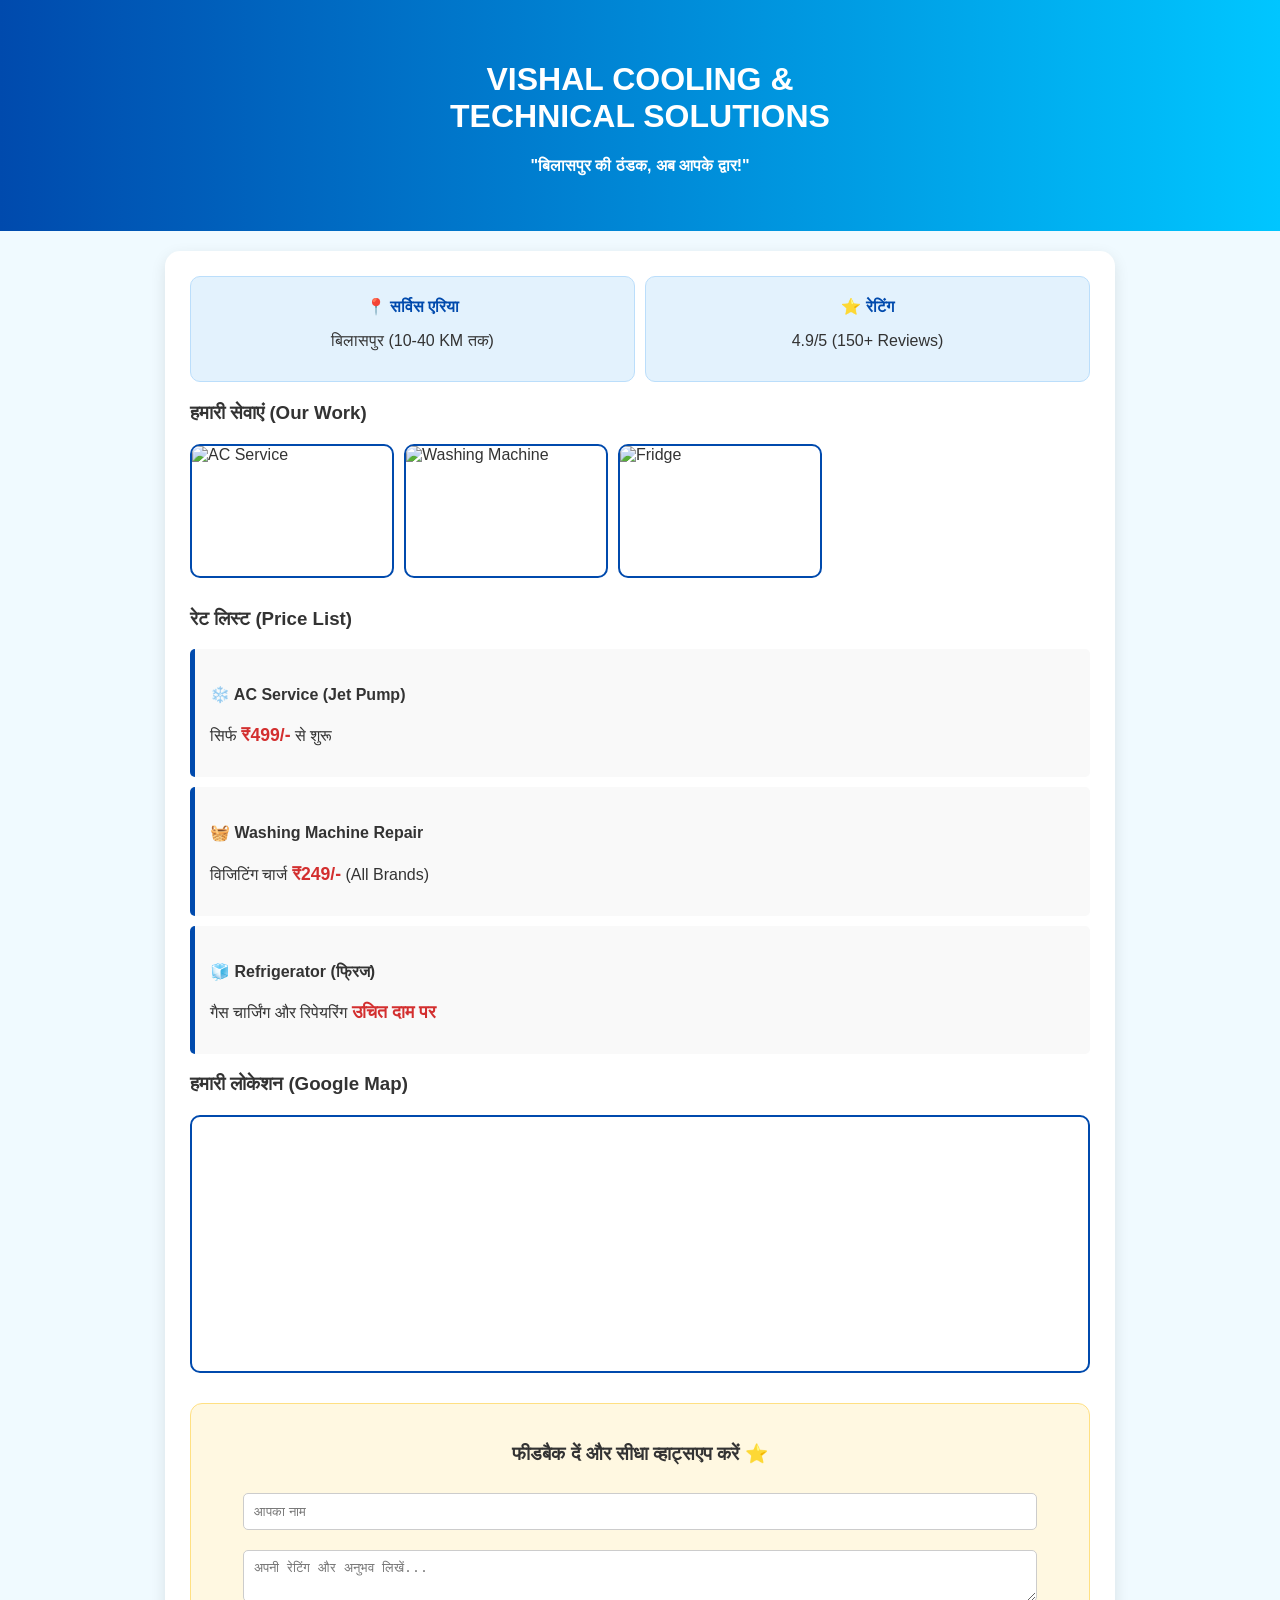
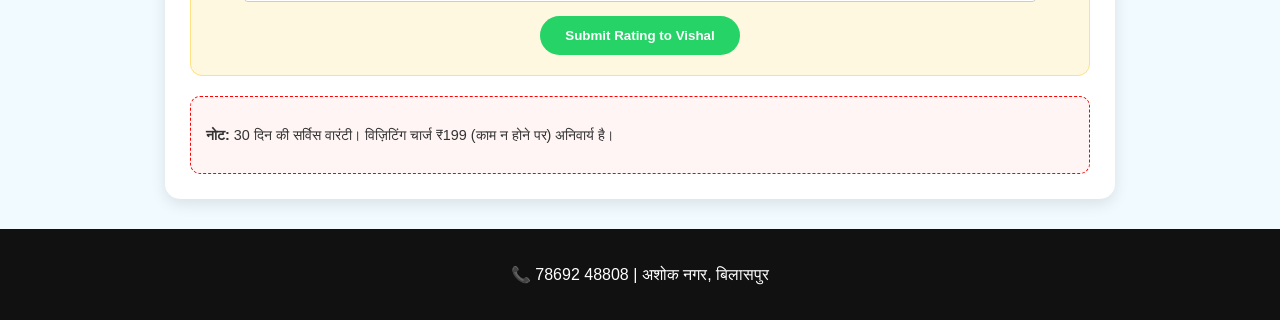
==== index.html @ 78ede037 "Update index.html" ====
<!DOCTYPE html>
<html lang="hi">
<head>
    <meta charset="UTF-8">
    <meta name="viewport" content="width=device-width, initial-scale=1.0">
    <title>Vishal Cooling & Technical Solutions - Bilaspur</title>
    <style>
        body { font-family: 'Arial', sans-serif; margin: 0; padding: 0; background: #f0faff; color: #333; }
        header { background: linear-gradient(to right, #004aad, #00c6ff); color: white; padding: 40px 20px; text-align: center; }
        .container { max-width: 900px; margin: 20px auto; background: white; padding: 25px; border-radius: 15px; box-shadow: 0 5px 15px rgba(0,0,0,0.1); }
        
        /* सर्विस एरिया और रेटिंग (पुराना स्टाइल) */
        .info-grid { display: grid; grid-template-columns: 1fr 1fr; gap: 10px; margin-bottom: 20px; }
        .info-card { background: #e3f2fd; padding: 15px; border-radius: 10px; text-align: center; border: 1px solid #bbdefb; }
        .info-card h4 { margin: 5px 0; color: #004aad; }

        .service-box { border-left: 5px solid #004aad; background: #f9f9f9; padding: 15px; margin: 10px 0; border-radius: 5px; }
        .price { color: #d32f2f; font-weight: bold; font-size: 1.1em; }

        /* गैलरी */
        .gallery { display: flex; gap: 10px; overflow-x: auto; margin: 20px 0; padding-bottom: 10px; }
        .gallery img { width: 200px; height: 130px; border-radius: 10px; object-fit: cover; border: 2px solid #004aad; }

        /* WhatsApp रेटिंग फॉर्म */
        .rating-section { background: #fff8e1; padding: 20px; border-radius: 12px; border: 1px solid #ffe082; text-align: center; margin-top: 30px; }
        .rating-section input, .rating-section textarea { width: 90%; padding: 10px; margin: 10px 0; border-radius: 5px; border: 1px solid #ccc; }
        .btn-submit { background: #25d366; color: white; padding: 12px 25px; border: none; border-radius: 50px; font-weight: bold; cursor: pointer; text-decoration: none; display: inline-block; }

        /* गूगल मैप */
        .map-container { margin-top: 20px; border-radius: 10px; overflow: hidden; border: 2px solid #004aad; }
        
        .footer { background: #111; color: white; text-align: center; padding: 20px; margin-top: 30px; }
    </style>
</head>
<body>

<header>
    <h1>VISHAL COOLING & <br>TECHNICAL SOLUTIONS</h1>
    <p><b>"बिलासपुर की ठंडक, अब आपके द्वार!"</b></p>
</header>

<div class="container">
    
    <div class="info-grid">
        <div class="info-card">
            <h4>📍 सर्विस एरिया</h4>
            <p>बिलासपुर (10-40 KM तक)</p>
        </div>
        <div class="info-card">
            <h4>⭐ रेटिंग</h4>
            <p>4.9/5 (150+ Reviews)</p>
        </div>
    </div>

    <h3>हमारी सेवाएं (Our Work)</h3>
    <div class="gallery">
        <img src="https://images.unsplash.com/photo-1621905251189-08b45d6a269e?w=400" alt="AC Service">
        <img src="https://images.unsplash.com/photo-1584622650111-993a426fbf0a?w=400" alt="Washing Machine">
        <img src="https://images.unsplash.com/photo-1571175432291-3a5775459f3d?w=400" alt="Fridge">
    </div>

    <h3>रेट लिस्ट (Price List)</h3>
    <div class="service-box">
        <h4>❄️ AC Service (Jet Pump)</h4>
        <p>सिर्फ <span class="price">₹499/-</span> से शुरू</p>
    </div>
    <div class="service-box">
        <h4>🧺 Washing Machine Repair</h4>
        <p>विजिटिंग चार्ज <span class="price">₹249/-</span> (All Brands)</p>
    </div>
    <div class="service-box">
        <h4>🧊 Refrigerator (फ्रिज)</h4>
        <p>गैस चार्जिंग और रिपेयरिंग <span class="price">उचित दाम पर</span></p>
    </div>

    <h3>हमारी लोकेशन (Google Map)</h3>
    <div class="map-container">
        <iframe src="https://www.google.com/maps/embed?pb=!1m18!1m12!1m3!1d3697.1042571253456!2d82.148566!3d22.083833!2m3!1f0!2f0!3f0!3m2!1i1024!2i768!4f13.1!3m3!1m2!1s0x0%3A0x0!2zMjLCsDA1JzAxLjgiTiA4MsKwMDgnNTQuOCJF!5e0!3m2!1sen!2sin!4v1700000000000" width="100%" height="250" style="border:0;" allowfullscreen="" loading="lazy"></iframe>
    </div>

    <div class="rating-section">
        <h3>फीडबैक दें और सीधा व्हाट्सएप करें ⭐</h3>
        <input type="text" id="name" placeholder="आपका नाम">
        <textarea id="feedback" placeholder="अपनी रेटिंग और अनुभव लिखें..."></textarea>
        <button class="btn-submit" onclick="sendToWhatsApp()">Submit Rating to Vishal</button>
    </div>

    <div style="background: #fff5f5; padding: 15px; border-radius: 10px; margin-top: 20px; border: 1px dashed red; font-size: 0.9em;">
        <p><b>नोट:</b> 30 दिन की सर्विस वारंटी। विज़िटिंग चार्ज ₹199 (काम न होने पर) अनिवार्य है।</p>
    </div>

</div>

<div class="footer">
    <p>📞 78692 48808 | अशोक नगर, बिलासपुर</p>
</div>

<script>
    function sendToWhatsApp() {
        var name = document.getElementById('name').value;
        var feedback = document.getElementById('feedback').value;
        var phone = "917869248808";
        
        if(name == "") { alert("नाम लिखें!"); return; }
        
        var message = "नमस्ते विशाल भाई,%0Aमेरी रेटिंग यह है:%0A*नाम:* " + name + "%0A*फीडबैक:* " + feedback;
        window.open("https://wa.me/" + phone + "?text=" + message, '_blank');
    }
</script>

</body>
</html>
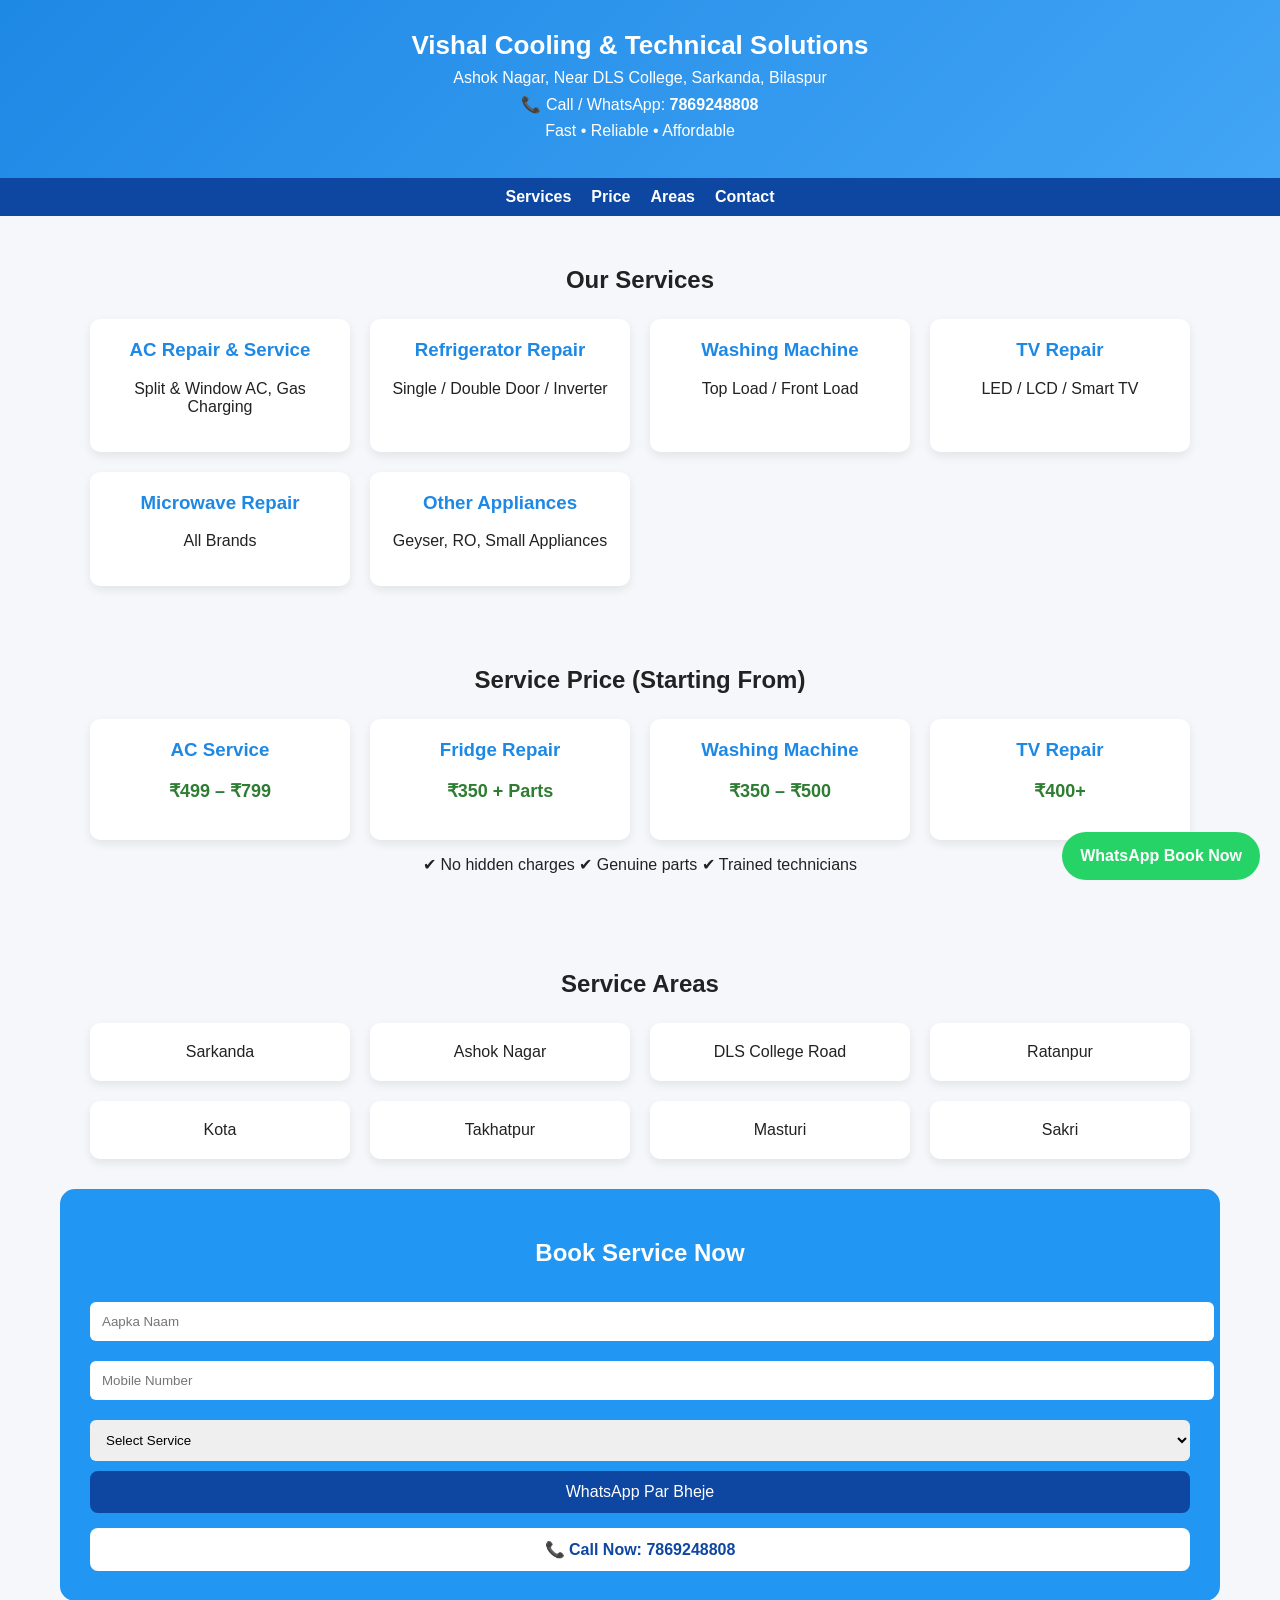
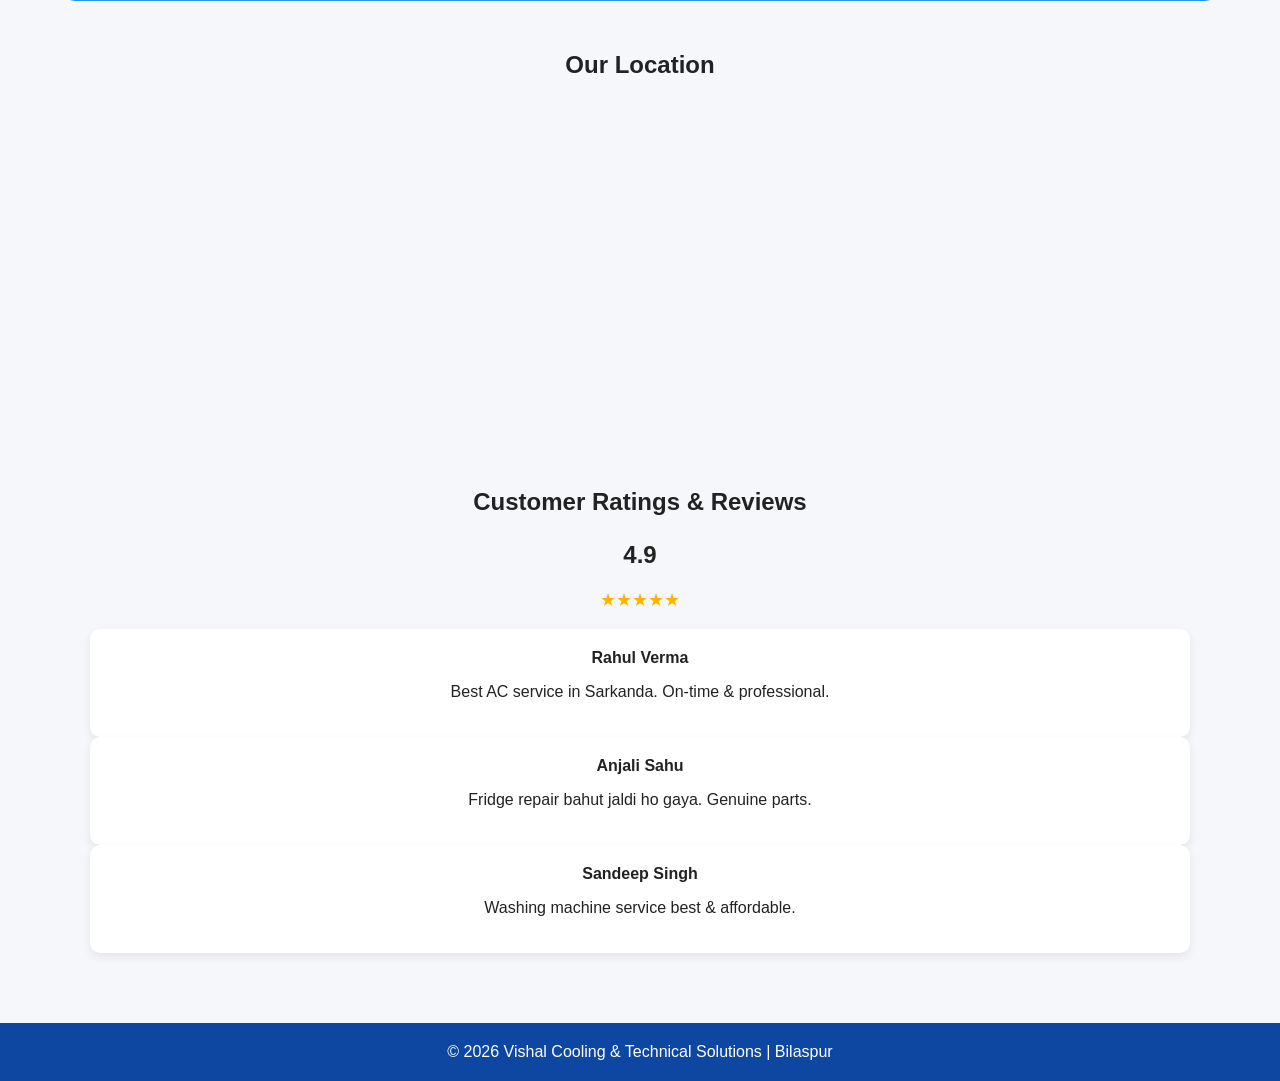
==== commit 3bfc61f2: "Update index.html" ====
--- a/index.html
+++ b/index.html
@@ -1,111 +1,244 @@
+
 <!DOCTYPE html>
-<html lang="hi">
+<html lang="en">
 <head>
-    <meta charset="UTF-8">
-    <meta name="viewport" content="width=device-width, initial-scale=1.0">
-    <title>Vishal Cooling & Technical Solutions - Bilaspur</title>
-    <style>
-        body { font-family: 'Arial', sans-serif; margin: 0; padding: 0; background: #f0faff; color: #333; }
-        header { background: linear-gradient(to right, #004aad, #00c6ff); color: white; padding: 40px 20px; text-align: center; }
-        .container { max-width: 900px; margin: 20px auto; background: white; padding: 25px; border-radius: 15px; box-shadow: 0 5px 15px rgba(0,0,0,0.1); }
-        
-        /* सर्विस एरिया और रेटिंग (पुराना स्टाइल) */
-        .info-grid { display: grid; grid-template-columns: 1fr 1fr; gap: 10px; margin-bottom: 20px; }
-        .info-card { background: #e3f2fd; padding: 15px; border-radius: 10px; text-align: center; border: 1px solid #bbdefb; }
-        .info-card h4 { margin: 5px 0; color: #004aad; }
-
-        .service-box { border-left: 5px solid #004aad; background: #f9f9f9; padding: 15px; margin: 10px 0; border-radius: 5px; }
-        .price { color: #d32f2f; font-weight: bold; font-size: 1.1em; }
-
-        /* गैलरी */
-        .gallery { display: flex; gap: 10px; overflow-x: auto; margin: 20px 0; padding-bottom: 10px; }
-        .gallery img { width: 200px; height: 130px; border-radius: 10px; object-fit: cover; border: 2px solid #004aad; }
-
-        /* WhatsApp रेटिंग फॉर्म */
-        .rating-section { background: #fff8e1; padding: 20px; border-radius: 12px; border: 1px solid #ffe082; text-align: center; margin-top: 30px; }
-        .rating-section input, .rating-section textarea { width: 90%; padding: 10px; margin: 10px 0; border-radius: 5px; border: 1px solid #ccc; }
-        .btn-submit { background: #25d366; color: white; padding: 12px 25px; border: none; border-radius: 50px; font-weight: bold; cursor: pointer; text-decoration: none; display: inline-block; }
-
-        /* गूगल मैप */
-        .map-container { margin-top: 20px; border-radius: 10px; overflow: hidden; border: 2px solid #004aad; }
-        
-        .footer { background: #111; color: white; text-align: center; padding: 20px; margin-top: 30px; }
-    </style>
+<meta charset="UTF-8">
+<meta name="viewport" content="width=device-width, initial-scale=1.0">
+<title>Vishal Cooling & Technical Solutions | AC & Home Appliance Repair Bilaspur</title>
+
+<style>
+body{
+    margin:0;
+    font-family: Arial, sans-serif;
+    background:#f5f7fb;
+    color:#222;
+}
+a{text-decoration:none;color:inherit}
+
+/* HEADER */
+header{
+    background:linear-gradient(135deg,#1e88e5,#42a5f5);
+    color:#fff;
+    text-align:center;
+    padding:30px 15px;
+}
+header h1{margin:0;font-size:26px}
+header p{margin:8px 0}
+.nav{
+    background:#0d47a1;
+    display:flex;
+    justify-content:center;
+    gap:20px;
+    padding:10px;
+}
+.nav a{color:#fff;font-weight:600}
+
+/* SECTION */
+section{
+    padding:30px 15px;
+    max-width:1100px;
+    margin:auto;
+}
+h2{text-align:center;margin-bottom:25px}
+
+/* CARDS */
+.grid{
+    display:grid;
+    grid-template-columns:repeat(auto-fit,minmax(220px,1fr));
+    gap:20px;
+}
+.card{
+    background:#fff;
+    border-radius:10px;
+    padding:20px;
+    box-shadow:0 4px 10px rgba(0,0,0,.08);
+    text-align:center;
+}
+.card h3{margin-top:0;color:#1e88e5}
+
+/* PRICE */
+.price{
+    font-size:18px;
+    font-weight:bold;
+    color:#2e7d32;
+}
+
+/* BOOK SERVICE */
+.book{
+    background:#2196f3;
+    color:#fff;
+    border-radius:15px;
+    padding:30px;
+}
+.book input, .book select{
+    width:100%;
+    padding:12px;
+    margin:10px 0;
+    border:none;
+    border-radius:6px;
+}
+.book button{
+    width:100%;
+    padding:12px;
+    background:#0d47a1;
+    color:#fff;
+    font-size:16px;
+    border:none;
+    border-radius:8px;
+}
+.call{
+    margin-top:15px;
+    display:block;
+    background:#fff;
+    color:#0d47a1;
+    padding:12px;
+    border-radius:8px;
+    font-weight:bold;
+    text-align:center;
+}
+
+/* MAP */
+iframe{
+    width:100%;
+    height:300px;
+    border:0;
+    border-radius:10px;
+}
+
+/* REVIEWS */
+.stars{color:#ffb300;font-size:18px}
+
+/* WHATSAPP FLOAT */
+.whatsapp{
+    position:fixed;
+    bottom:20px;
+    right:20px;
+    background:#25d366;
+    color:#fff;
+    padding:15px 18px;
+    border-radius:50px;
+    font-weight:bold;
+}
+footer{
+    background:#0d47a1;
+    color:#fff;
+    text-align:center;
+    padding:20px;
+    margin-top:40px;
+}
+</style>
 </head>
+
 <body>
 
 <header>
-    <h1>VISHAL COOLING & <br>TECHNICAL SOLUTIONS</h1>
-    <p><b>"बिलासपुर की ठंडक, अब आपके द्वार!"</b></p>
+<h1>Vishal Cooling & Technical Solutions</h1>
+<p>Ashok Nagar, Near DLS College, Sarkanda, Bilaspur</p>
+<p>📞 Call / WhatsApp: <b>7869248808</b></p>
+<p>Fast • Reliable • Affordable</p>
 </header>
 
-<div class="container">
-    
-    <div class="info-grid">
-        <div class="info-card">
-            <h4>📍 सर्विस एरिया</h4>
-            <p>बिलासपुर (10-40 KM तक)</p>
-        </div>
-        <div class="info-card">
-            <h4>⭐ रेटिंग</h4>
-            <p>4.9/5 (150+ Reviews)</p>
-        </div>
-    </div>
-
-    <h3>हमारी सेवाएं (Our Work)</h3>
-    <div class="gallery">
-        <img src="https://images.unsplash.com/photo-1621905251189-08b45d6a269e?w=400" alt="AC Service">
-        <img src="https://images.unsplash.com/photo-1584622650111-993a426fbf0a?w=400" alt="Washing Machine">
-        <img src="https://images.unsplash.com/photo-1571175432291-3a5775459f3d?w=400" alt="Fridge">
-    </div>
-
-    <h3>रेट लिस्ट (Price List)</h3>
-    <div class="service-box">
-        <h4>❄️ AC Service (Jet Pump)</h4>
-        <p>सिर्फ <span class="price">₹499/-</span> से शुरू</p>
-    </div>
-    <div class="service-box">
-        <h4>🧺 Washing Machine Repair</h4>
-        <p>विजिटिंग चार्ज <span class="price">₹249/-</span> (All Brands)</p>
-    </div>
-    <div class="service-box">
-        <h4>🧊 Refrigerator (फ्रिज)</h4>
-        <p>गैस चार्जिंग और रिपेयरिंग <span class="price">उचित दाम पर</span></p>
-    </div>
-
-    <h3>हमारी लोकेशन (Google Map)</h3>
-    <div class="map-container">
-        <iframe src="https://www.google.com/maps/embed?pb=!1m18!1m12!1m3!1d3697.1042571253456!2d82.148566!3d22.083833!2m3!1f0!2f0!3f0!3m2!1i1024!2i768!4f13.1!3m3!1m2!1s0x0%3A0x0!2zMjLCsDA1JzAxLjgiTiA4MsKwMDgnNTQuOCJF!5e0!3m2!1sen!2sin!4v1700000000000" width="100%" height="250" style="border:0;" allowfullscreen="" loading="lazy"></iframe>
-    </div>
-
-    <div class="rating-section">
-        <h3>फीडबैक दें और सीधा व्हाट्सएप करें ⭐</h3>
-        <input type="text" id="name" placeholder="आपका नाम">
-        <textarea id="feedback" placeholder="अपनी रेटिंग और अनुभव लिखें..."></textarea>
-        <button class="btn-submit" onclick="sendToWhatsApp()">Submit Rating to Vishal</button>
-    </div>
-
-    <div style="background: #fff5f5; padding: 15px; border-radius: 10px; margin-top: 20px; border: 1px dashed red; font-size: 0.9em;">
-        <p><b>नोट:</b> 30 दिन की सर्विस वारंटी। विज़िटिंग चार्ज ₹199 (काम न होने पर) अनिवार्य है।</p>
-    </div>
-
-</div>
-
-<div class="footer">
-    <p>📞 78692 48808 | अशोक नगर, बिलासपुर</p>
-</div>
+<div class="nav">
+<a href="#services">Services</a>
+<a href="#price">Price</a>
+<a href="#areas">Areas</a>
+<a href="#contact">Contact</a>
+</div>
+
+<section id="services">
+<h2>Our Services</h2>
+<div class="grid">
+<div class="card"><h3>AC Repair & Service</h3><p>Split & Window AC, Gas Charging</p></div>
+<div class="card"><h3>Refrigerator Repair</h3><p>Single / Double Door / Inverter</p></div>
+<div class="card"><h3>Washing Machine</h3><p>Top Load / Front Load</p></div>
+<div class="card"><h3>TV Repair</h3><p>LED / LCD / Smart TV</p></div>
+<div class="card"><h3>Microwave Repair</h3><p>All Brands</p></div>
+<div class="card"><h3>Other Appliances</h3><p>Geyser, RO, Small Appliances</p></div>
+</div>
+</section>
+
+<section id="price">
+<h2>Service Price (Starting From)</h2>
+<div class="grid">
+<div class="card"><h3>AC Service</h3><p class="price">₹499 – ₹799</p></div>
+<div class="card"><h3>Fridge Repair</h3><p class="price">₹350 + Parts</p></div>
+<div class="card"><h3>Washing Machine</h3><p class="price">₹350 – ₹500</p></div>
+<div class="card"><h3>TV Repair</h3><p class="price">₹400+</p></div>
+</div>
+<p style="text-align:center;margin-top:15px">
+✔ No hidden charges ✔ Genuine parts ✔ Trained technicians
+</p>
+</section>
+
+<section id="areas">
+<h2>Service Areas</h2>
+<div class="grid">
+<div class="card">Sarkanda</div>
+<div class="card">Ashok Nagar</div>
+<div class="card">DLS College Road</div>
+<div class="card">Ratanpur</div>
+<div class="card">Kota</div>
+<div class="card">Takhatpur</div>
+<div class="card">Masturi</div>
+<div class="card">Sakri</div>
+</div>
+</section>
+
+<section class="book" id="contact">
+<h2>Book Service Now</h2>
+<input type="text" placeholder="Aapka Naam">
+<input type="tel" placeholder="Mobile Number">
+<select>
+<option>Select Service</option>
+<option>AC Repair</option>
+<option>Fridge Repair</option>
+<option>Washing Machine</option>
+<option>TV Repair</option>
+</select>
+<button onclick="sendWhatsApp()">WhatsApp Par Bheje</button>
+<a class="call" href="tel:7869248808">📞 Call Now: 7869248808</a>
+</section>
+
+<section>
+<h2>Our Location</h2>
+<iframe 
+src="https://www.google.com/maps?q=Bilaspur%20Chhattisgarh&output=embed">
+</iframe>
+</section>
+
+<section>
+<h2>Customer Ratings & Reviews</h2>
+<h1 style="text-align:center">4.9</h1>
+<p class="stars" style="text-align:center">★★★★★</p>
+
+<div class="card">
+<b>Rahul Verma</b>
+<p>Best AC service in Sarkanda. On-time & professional.</p>
+</div>
+
+<div class="card">
+<b>Anjali Sahu</b>
+<p>Fridge repair bahut jaldi ho gaya. Genuine parts.</p>
+</div>
+
+<div class="card">
+<b>Sandeep Singh</b>
+<p>Washing machine service best & affordable.</p>
+</div>
+</section>
+
+<a class="whatsapp" href="https://wa.me/917869248808" target="_blank">
+WhatsApp Book Now
+</a>
+
+<footer>
+© 2026 Vishal Cooling & Technical Solutions | Bilaspur
+</footer>
 
 <script>
-    function sendToWhatsApp() {
-        var name = document.getElementById('name').value;
-        var feedback = document.getElementById('feedback').value;
-        var phone = "917869248808";
-        
-        if(name == "") { alert("नाम लिखें!"); return; }
-        
-        var message = "नमस्ते विशाल भाई,%0Aमेरी रेटिंग यह है:%0A*नाम:* " + name + "%0A*फीडबैक:* " + feedback;
-        window.open("https://wa.me/" + phone + "?text=" + message, '_blank');
-    }
+function sendWhatsApp(){
+    window.open("https://wa.me/917869248808?text=Hello%20Vishal%20Cooling,%20service%20book%20karna%20hai");
+}
 </script>
 
 </body>
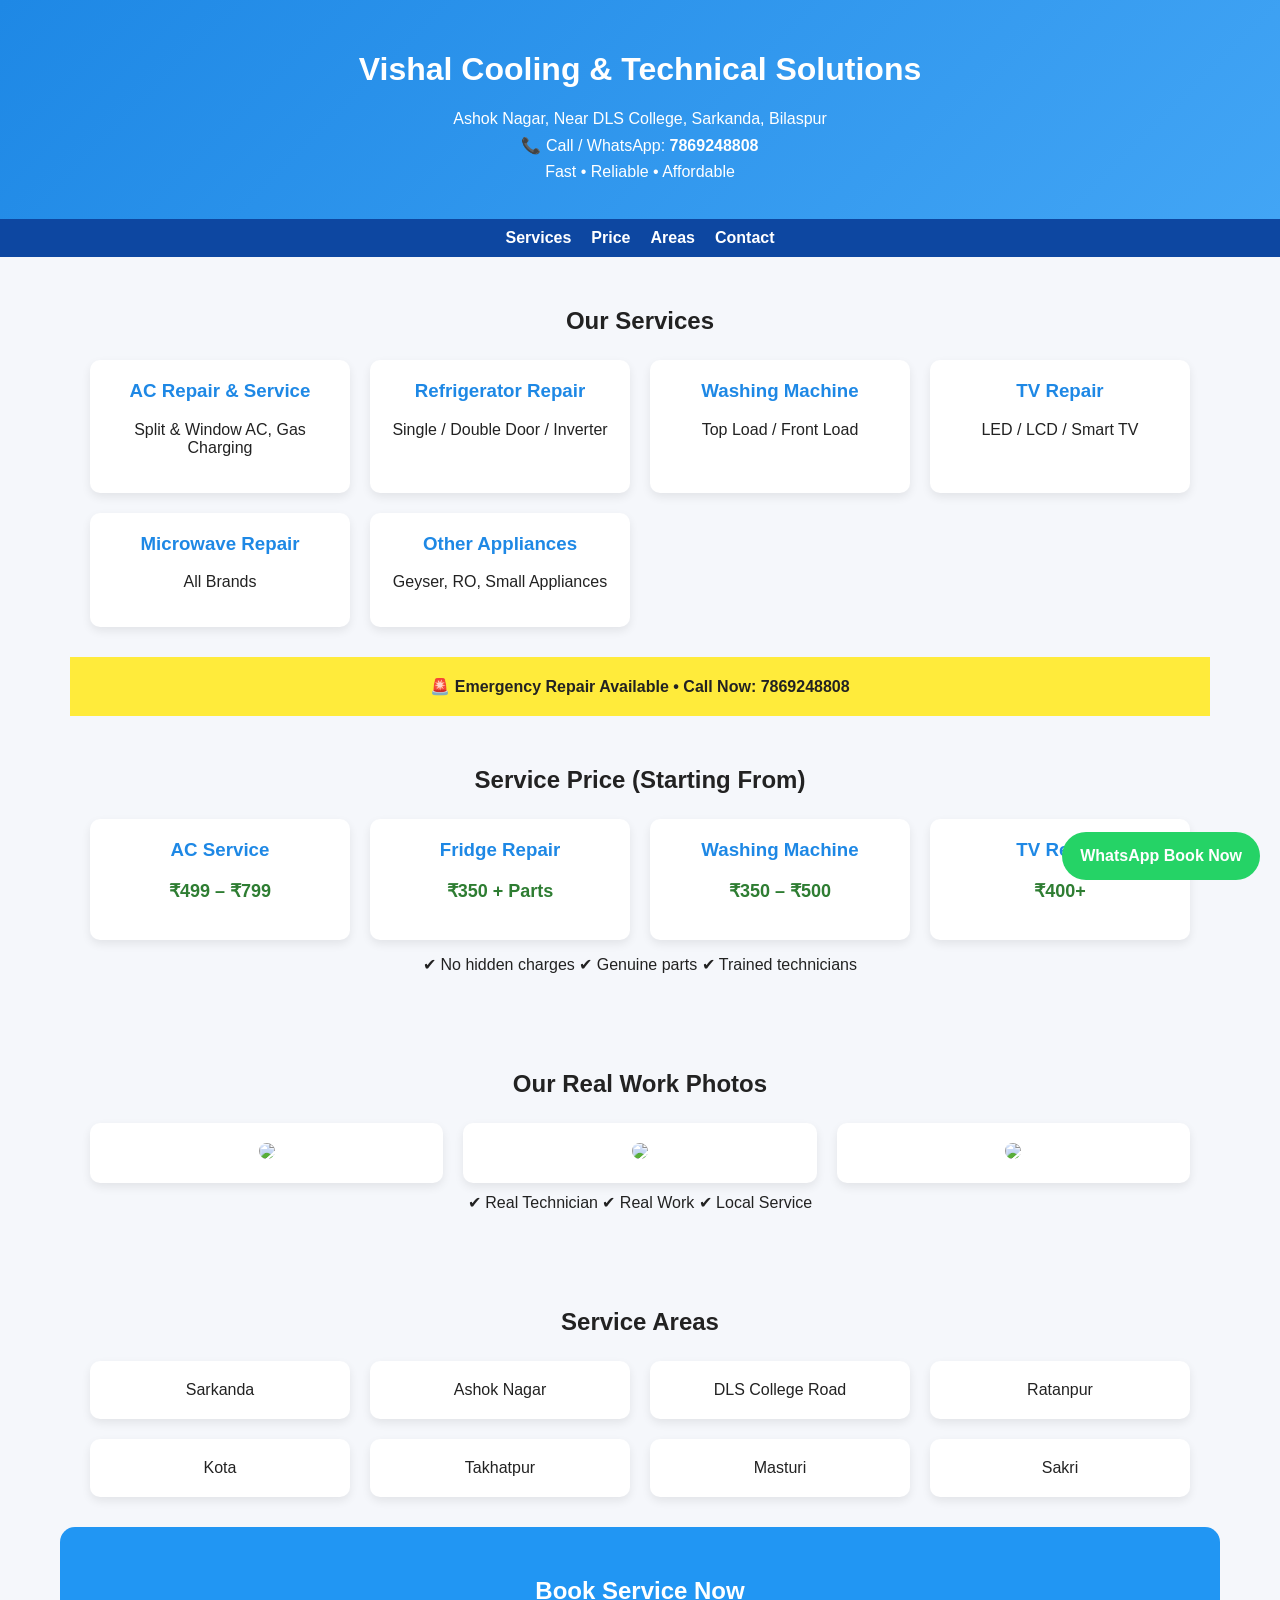
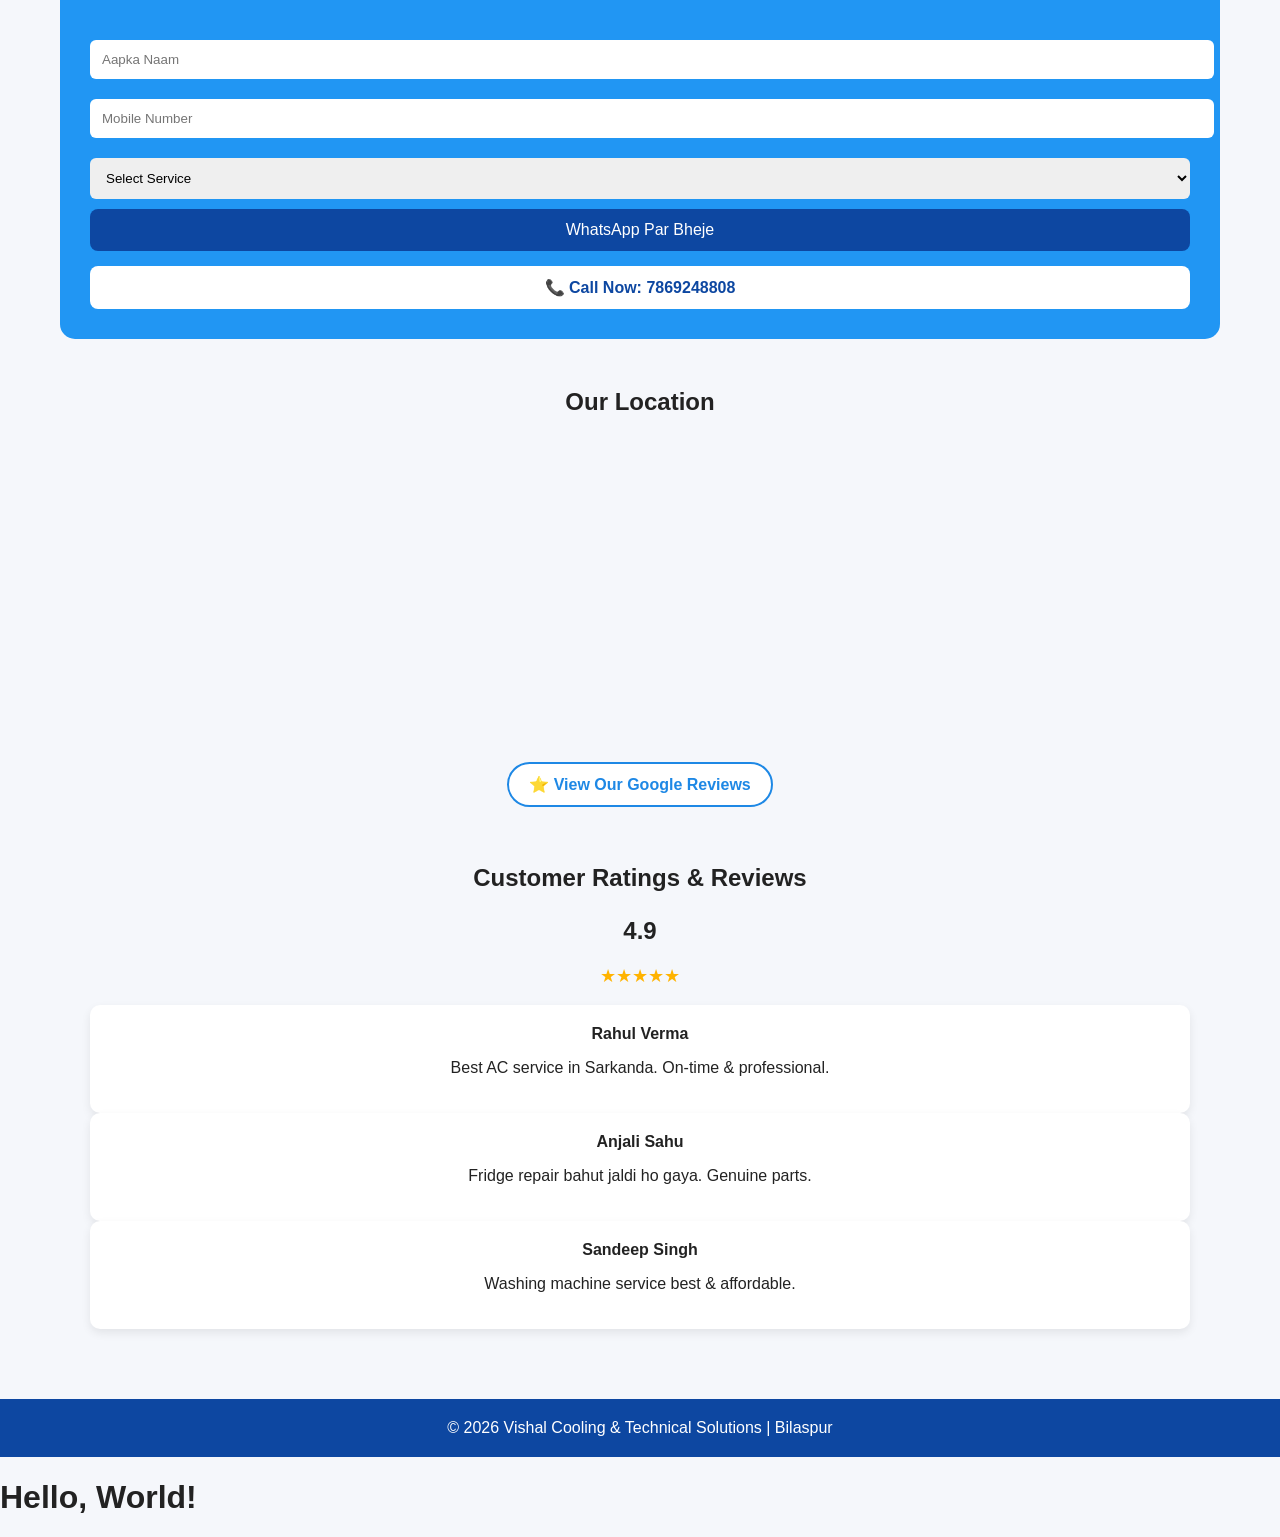
==== commit 587e4464: "Update index.html" ====
--- a/index.html
+++ b/index.html
@@ -1,7 +1,13 @@
-
 <!DOCTYPE html>
 <html lang="en">
-<head>
+<head><meta name="keywords" content="
+AC Repair in Bilaspur,
+Fridge Repair Sarkanda,
+Washing Machine Repair Near Me,
+AC Service Bilaspur,
+Home Appliance Repair Bilaspur
+">
+<meta name="author" content="Vishal Cooling & Technical Solutions">
 <meta charset="UTF-8">
 <meta name="viewport" content="width=device-width, initial-scale=1.0">
 <title>Vishal Cooling & Technical Solutions | AC & Home Appliance Repair Bilaspur</title>
@@ -21,7 +27,22 @@
     color:#fff;
     text-align:center;
     padding:30px 15px;
-}
+}<section style="
+background:url('https://images.unsplash.com/photo-1600585154340-be6161a56a0c') center/cover;
+padding:60px 15px;
+text-align:center;
+color:white;
+">
+<h1 style="font-size:28px;margin-bottom:10px;">
+Bilaspur’s Trusted AC & Home Appliance Repair
+</h1>
+<p style="font-size:18px;">
+⚡ Same Day Service • 🚐 30–60 Min Visit • 💯 Genuine Parts
+</p>
+<p style="margin-top:15px;font-weight:bold;">
+⭐ Rated 4.9 on Google | 1000+ Happy Customers
+</p>
+</section>
 header h1{margin:0;font-size:26px}
 header p{margin:8px 0}
 .nav{
@@ -155,6 +176,14 @@
 <div class="card"><h3>Microwave Repair</h3><p>All Brands</p></div>
 <div class="card"><h3>Other Appliances</h3><p>Geyser, RO, Small Appliances</p></div>
 </div>
+</section><section style="
+background:#ffeb3b;
+padding:20px;
+text-align:center;
+font-weight:bold;
+">
+🚨 Emergency Repair Available • Call Now: 
+<a href="tel:7869248808">7869248808</a>
 </section>
 
 <section id="price">
@@ -167,6 +196,16 @@
 </div>
 <p style="text-align:center;margin-top:15px">
 ✔ No hidden charges ✔ Genuine parts ✔ Trained technicians
+</p>
+</section><section>
+<h2>Our Real Work Photos</h2>
+<div class="grid">
+<div class="card"><img src="https://images.unsplash.com/photo-1581578731548-c64695cc6952" style="width:100%;border-radius:8px"></div>
+<div class="card"><img src="https://images.unsplash.com/photo-1597008641621-38c4f1cbb3a4" style="width:100%;border-radius:8px"></div>
+<div class="card"><img src="https://images.unsplash.com/photo-1604328698692-f76ea9498e76" style="width:100%;border-radius:8px"></div>
+</div>
+<p style="text-align:center;margin-top:10px;">
+✔ Real Technician ✔ Real Work ✔ Local Service
 </p>
 </section>
 
@@ -204,7 +243,14 @@
 <iframe 
 src="https://www.google.com/maps?q=Bilaspur%20Chhattisgarh&output=embed">
 </iframe>
-</section>
+</section><div style="text-align:center;margin-bottom:20px;">
+<a href="https://www.google.com/maps" target="_blank"
+style="background:#fff;border:2px solid #1e88e5;
+padding:12px 20px;border-radius:30px;
+font-weight:bold;color:#1e88e5;">
+⭐ View Our Google Reviews
+</a>
+</div>
 
 <section>
 <h2>Customer Ratings & Reviews</h2>
@@ -243,3 +289,28 @@
 
 </body>
 </html>
+<!DOCTYPE html>
+
+<html>
+<head>
+  <meta http-equiv="CONTENT-TYPE" content="text/html; charset=UTF-8">
+  <link rel="stylesheet" href="styles/style.css"/>
+  <title>Hello, World!</title>
+</head>
+<body>
+  <h1>
+    Hello, World!
+  </h1>
+</body>
+</html><script>
+function sendWhatsApp(){
+let msg = `Hello Vishal Cooling,
+Mujhe service chahiye.
+
+Service Type:
+Area:
+Urgency: Today / Tomorrow`;
+
+window.open("https://wa.me/917869248808?text="+encodeURIComponent(msg));
+}
+</script>
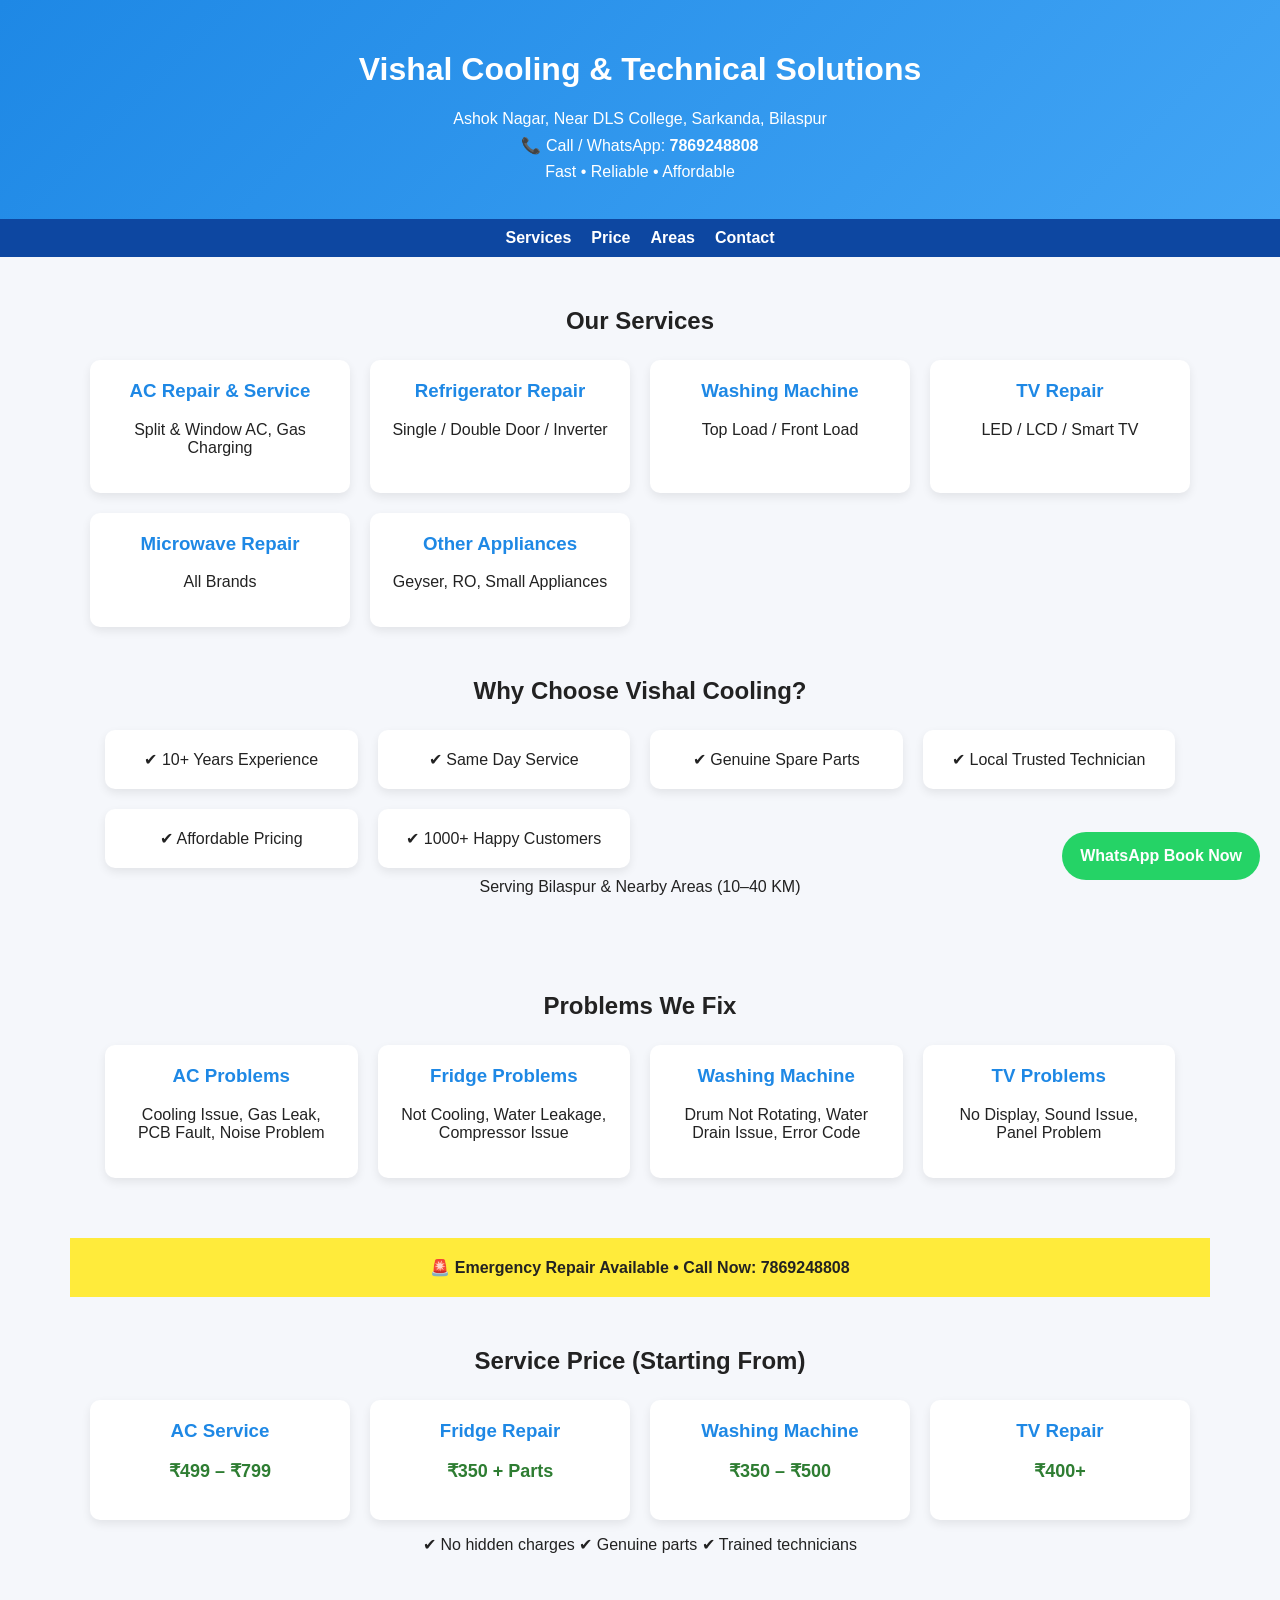
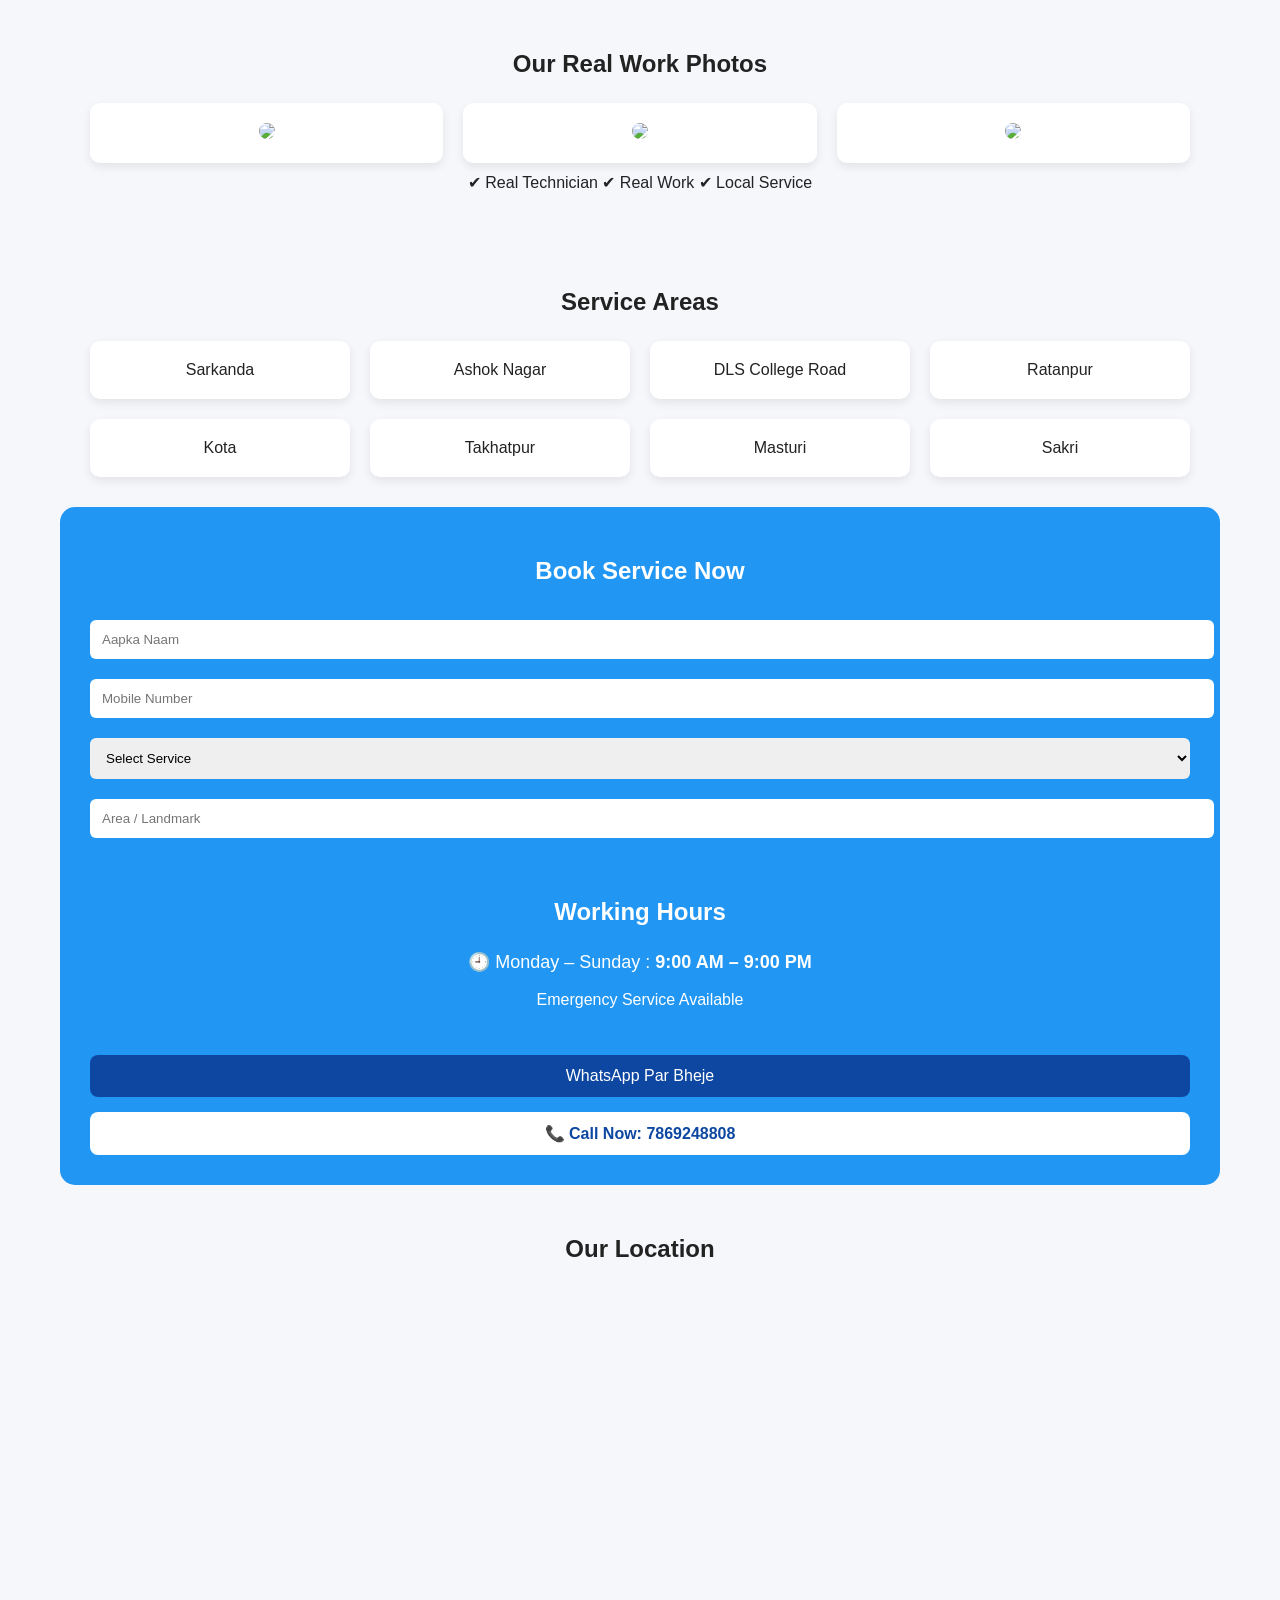
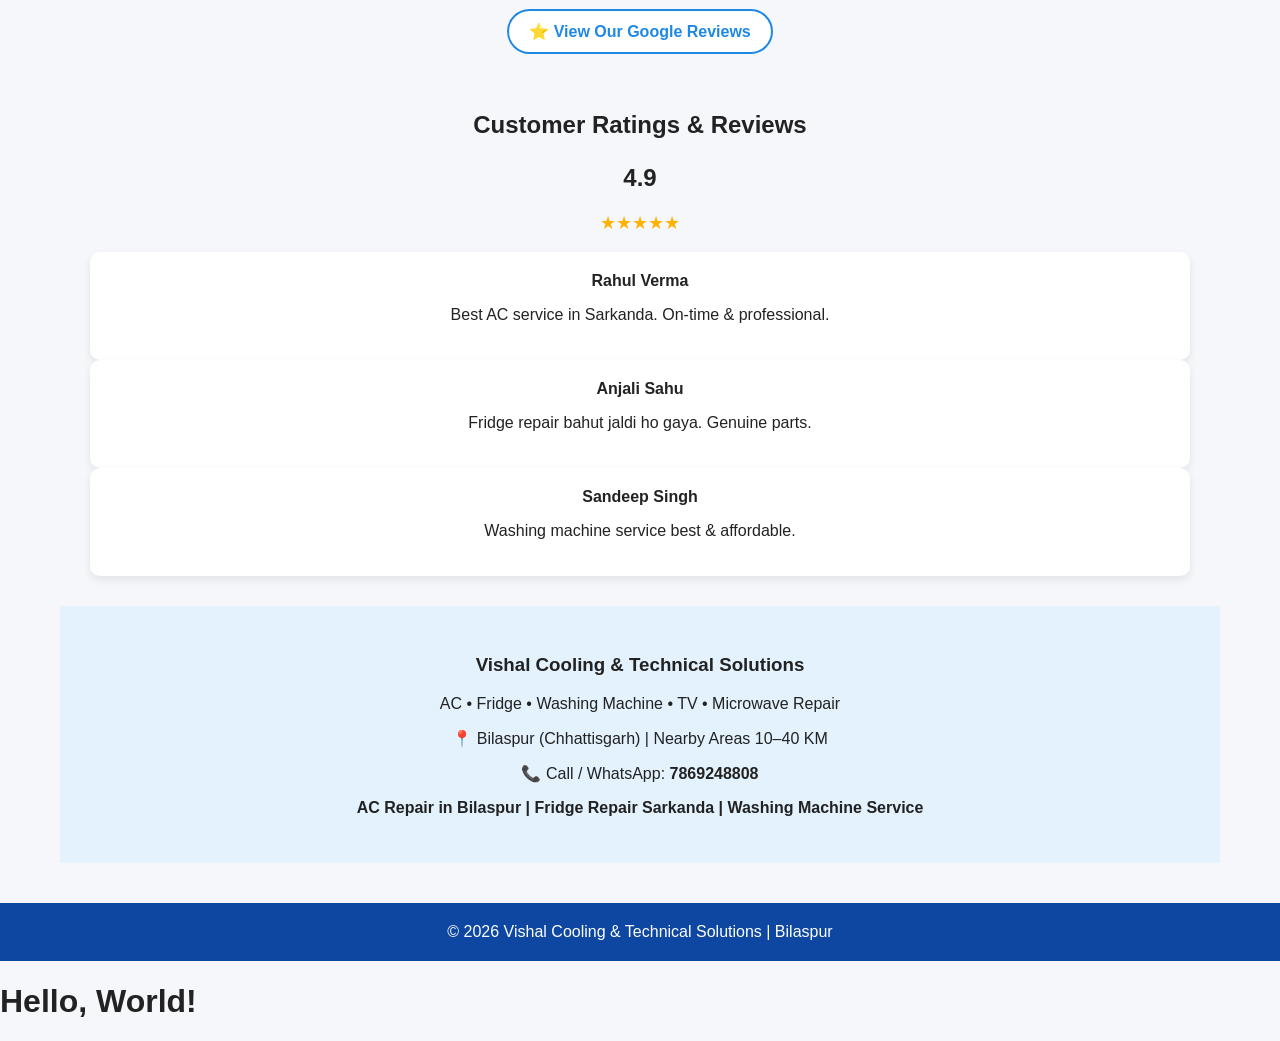
==== commit 76a71002: "Update index.html" ====
--- a/index.html
+++ b/index.html
@@ -175,7 +175,40 @@
 <div class="card"><h3>TV Repair</h3><p>LED / LCD / Smart TV</p></div>
 <div class="card"><h3>Microwave Repair</h3><p>All Brands</p></div>
 <div class="card"><h3>Other Appliances</h3><p>Geyser, RO, Small Appliances</p></div>
-</div>
+</div><section>
+<h2>Why Choose Vishal Cooling?</h2>
+<div class="grid">
+  <div class="card">✔ 10+ Years Experience</div>
+  <div class="card">✔ Same Day Service</div>
+  <div class="card">✔ Genuine Spare Parts</div>
+  <div class="card">✔ Local Trusted Technician</div>
+  <div class="card">✔ Affordable Pricing</div>
+  <div class="card">✔ 1000+ Happy Customers</div>
+</div>
+<p style="text-align:center;margin-top:10px;">
+Serving Bilaspur & Nearby Areas (10–40 KM)
+</p>
+</section><section>
+<h2>Problems We Fix</h2>
+<div class="grid">
+  <div class="card">
+    <h3>AC Problems</h3>
+    <p>Cooling Issue, Gas Leak, PCB Fault, Noise Problem</p>
+  </div>
+  <div class="card">
+    <h3>Fridge Problems</h3>
+    <p>Not Cooling, Water Leakage, Compressor Issue</p>
+  </div>
+  <div class="card">
+    <h3>Washing Machine</h3>
+    <p>Drum Not Rotating, Water Drain Issue, Error Code</p>
+  </div>
+  <div class="card">
+    <h3>TV Problems</h3>
+    <p>No Display, Sound Issue, Panel Problem</p>
+  </div>
+</div>
+</section>
 </section><section style="
 background:#ffeb3b;
 padding:20px;
@@ -233,7 +266,13 @@
 <option>Fridge Repair</option>
 <option>Washing Machine</option>
 <option>TV Repair</option>
-</select>
+</select><input type="text" placeholder="Area / Landmark"><section style="text-align:center;">
+<h2>Working Hours</h2>
+<p style="font-size:18px;">
+🕘 Monday – Sunday : <b>9:00 AM – 9:00 PM</b>
+</p>
+<p>Emergency Service Available</p>
+</section>
 <button onclick="sendWhatsApp()">WhatsApp Par Bheje</button>
 <a class="call" href="tel:7869248808">📞 Call Now: 7869248808</a>
 </section>
@@ -276,7 +315,15 @@
 <a class="whatsapp" href="https://wa.me/917869248808" target="_blank">
 WhatsApp Book Now
 </a>
-
+<section style="background:#e3f2fd;padding:30px;text-align:center;">
+<h3>Vishal Cooling & Technical Solutions</h3>
+<p>AC • Fridge • Washing Machine • TV • Microwave Repair</p>
+<p>📍 Bilaspur (Chhattisgarh) | Nearby Areas 10–40 KM</p>
+<p>📞 Call / WhatsApp: <b>7869248808</b></p>
+<p style="font-weight:bold;">
+AC Repair in Bilaspur | Fridge Repair Sarkanda | Washing Machine Service
+</p>
+</section>
 <footer>
 © 2026 Vishal Cooling & Technical Solutions | Bilaspur
 </footer>
@@ -313,4 +360,5 @@
 
 window.open("https://wa.me/917869248808?text="+encodeURIComponent(msg));
 }
-</script>
+    </script>
+    
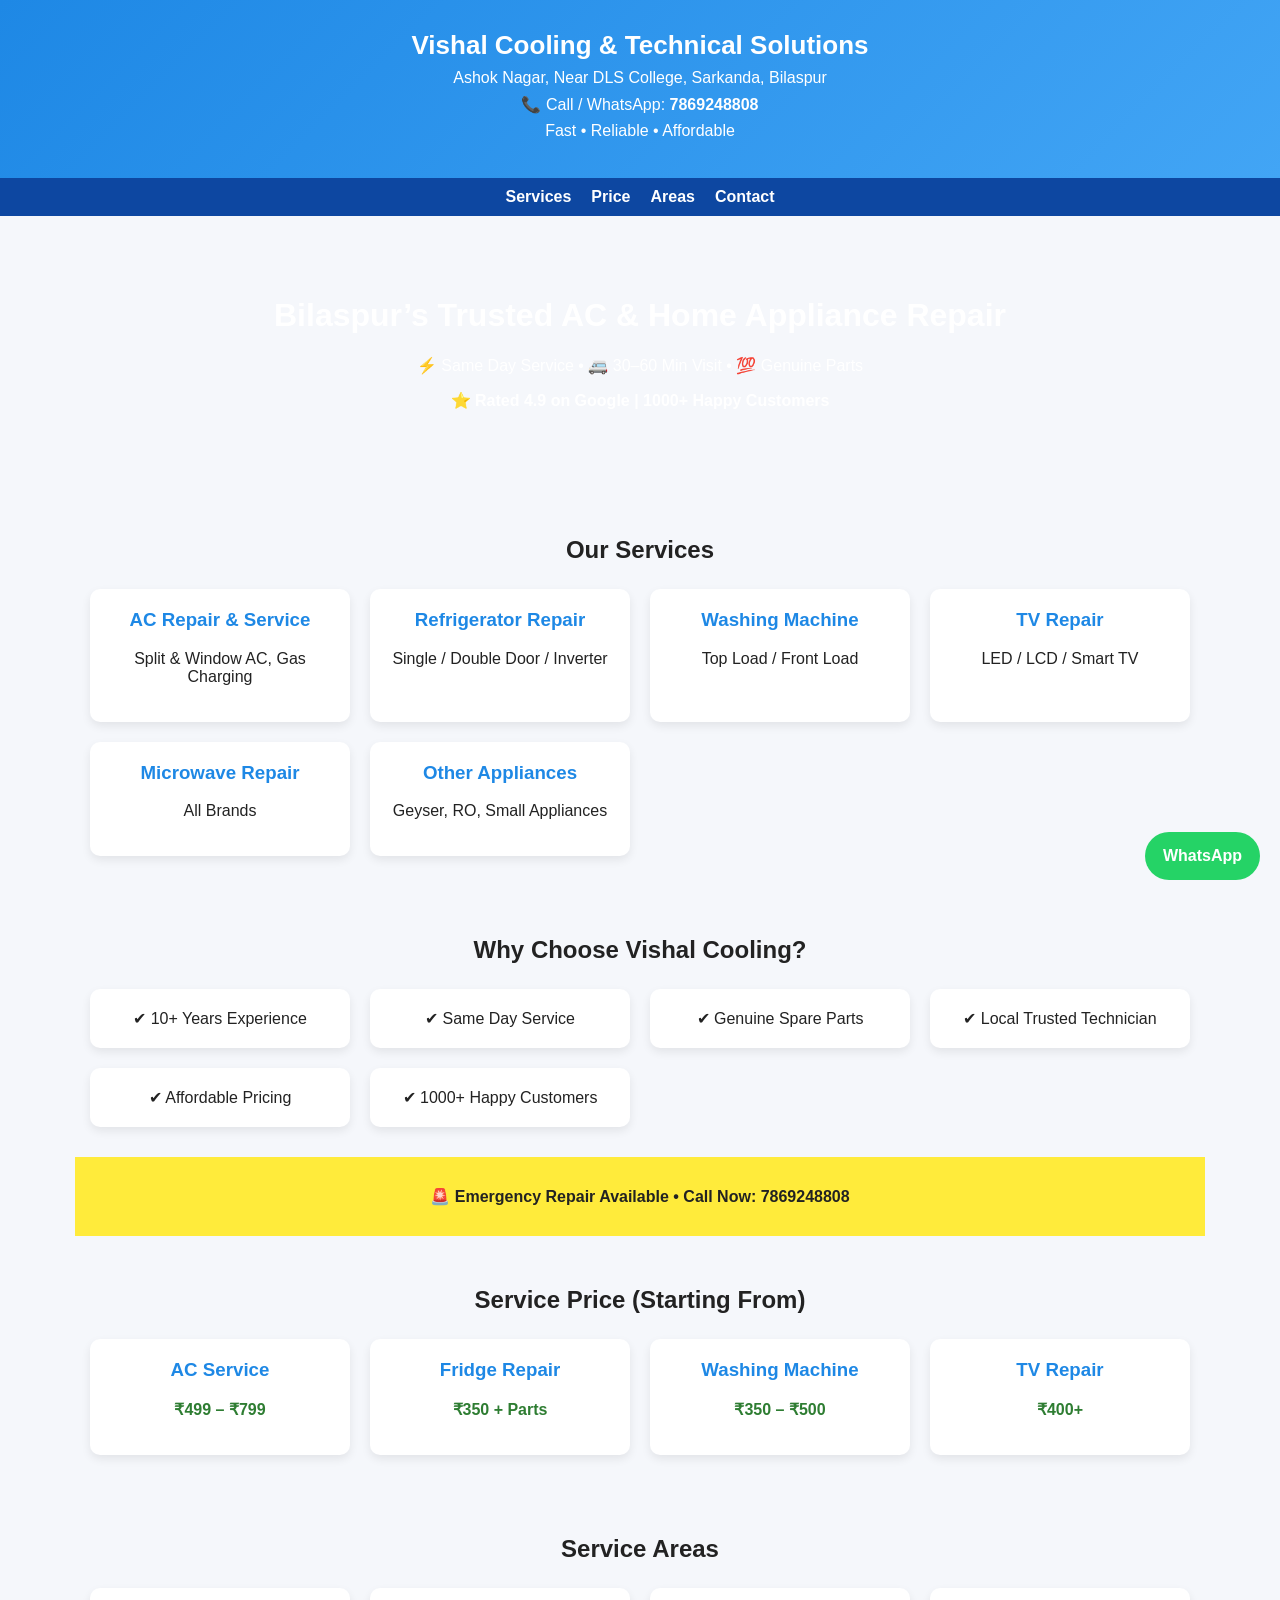
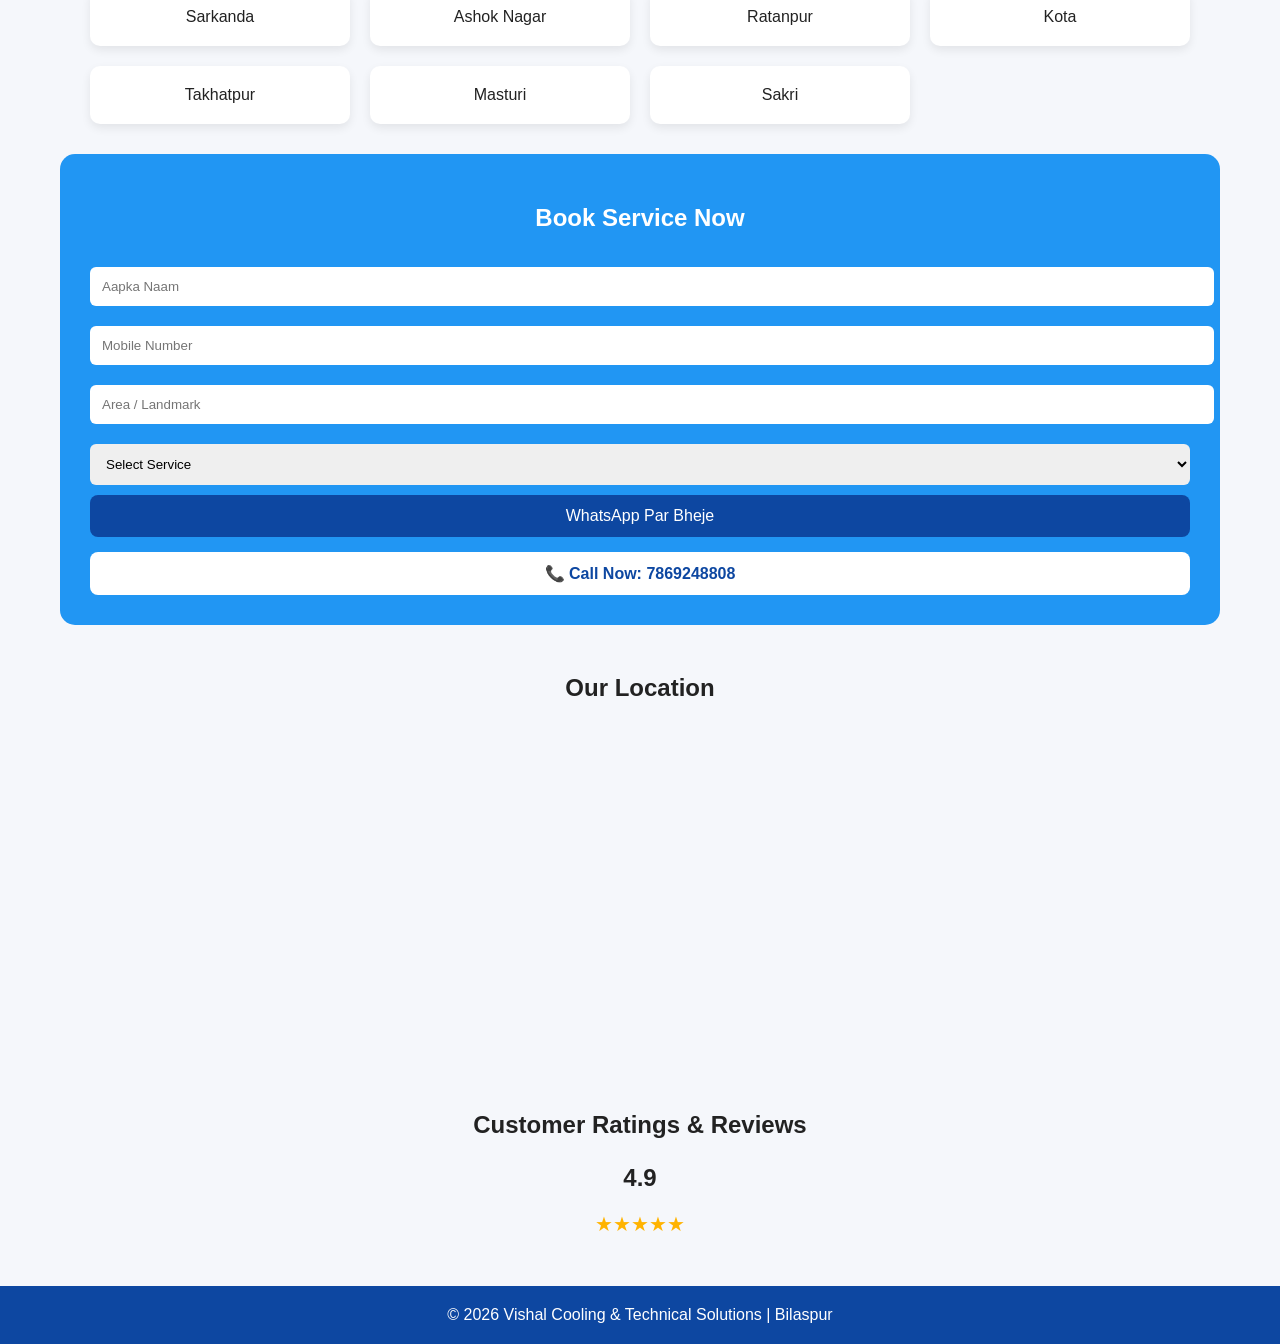
==== commit f36e7b97: "Update index.html" ====
--- a/index.html
+++ b/index.html
@@ -1,151 +1,140 @@
 <!DOCTYPE html>
 <html lang="en">
-<head><meta name="keywords" content="
-AC Repair in Bilaspur,
-Fridge Repair Sarkanda,
-Washing Machine Repair Near Me,
-AC Service Bilaspur,
-Home Appliance Repair Bilaspur
-">
-<meta name="author" content="Vishal Cooling & Technical Solutions">
+<head>
 <meta charset="UTF-8">
 <meta name="viewport" content="width=device-width, initial-scale=1.0">
+
 <title>Vishal Cooling & Technical Solutions | AC & Home Appliance Repair Bilaspur</title>
+
+<meta name="keywords" content="AC Repair in Bilaspur, Fridge Repair Sarkanda, Washing Machine Repair Near Me, AC Service Bilaspur, Home Appliance Repair Bilaspur">
+<meta name="author" content="Vishal Cooling & Technical Solutions">
 
 <style>
 body{
-    margin:0;
-    font-family: Arial, sans-serif;
-    background:#f5f7fb;
-    color:#222;
+  margin:0;
+  font-family:Arial, sans-serif;
+  background:#f5f7fb;
+  color:#222;
 }
 a{text-decoration:none;color:inherit}
 
 /* HEADER */
 header{
-    background:linear-gradient(135deg,#1e88e5,#42a5f5);
-    color:#fff;
-    text-align:center;
-    padding:30px 15px;
-}<section style="
-background:url('https://images.unsplash.com/photo-1600585154340-be6161a56a0c') center/cover;
-padding:60px 15px;
-text-align:center;
-color:white;
-">
-<h1 style="font-size:28px;margin-bottom:10px;">
-Bilaspur’s Trusted AC & Home Appliance Repair
-</h1>
-<p style="font-size:18px;">
-⚡ Same Day Service • 🚐 30–60 Min Visit • 💯 Genuine Parts
-</p>
-<p style="margin-top:15px;font-weight:bold;">
-⭐ Rated 4.9 on Google | 1000+ Happy Customers
-</p>
-</section>
+  background:linear-gradient(135deg,#1e88e5,#42a5f5);
+  color:#fff;
+  text-align:center;
+  padding:30px 15px;
+}
 header h1{margin:0;font-size:26px}
 header p{margin:8px 0}
+
+/* NAV */
 .nav{
-    background:#0d47a1;
-    display:flex;
-    justify-content:center;
-    gap:20px;
-    padding:10px;
+  background:#0d47a1;
+  display:flex;
+  justify-content:center;
+  gap:20px;
+  padding:10px;
 }
 .nav a{color:#fff;font-weight:600}
+
+/* HERO */
+.hero{
+  background:url('https://images.unsplash.com/photo-1600585154340-be6161a56a0c') center/cover;
+  padding:60px 15px;
+  text-align:center;
+  color:#fff;
+}
 
 /* SECTION */
 section{
-    padding:30px 15px;
-    max-width:1100px;
-    margin:auto;
+  padding:30px 15px;
+  max-width:1100px;
+  margin:auto;
 }
 h2{text-align:center;margin-bottom:25px}
 
-/* CARDS */
+/* GRID */
 .grid{
-    display:grid;
-    grid-template-columns:repeat(auto-fit,minmax(220px,1fr));
-    gap:20px;
+  display:grid;
+  grid-template-columns:repeat(auto-fit,minmax(220px,1fr));
+  gap:20px;
 }
 .card{
-    background:#fff;
-    border-radius:10px;
-    padding:20px;
-    box-shadow:0 4px 10px rgba(0,0,0,.08);
-    text-align:center;
+  background:#fff;
+  border-radius:10px;
+  padding:20px;
+  box-shadow:0 4px 10px rgba(0,0,0,.08);
+  text-align:center;
 }
 .card h3{margin-top:0;color:#1e88e5}
 
 /* PRICE */
-.price{
-    font-size:18px;
-    font-weight:bold;
-    color:#2e7d32;
-}
-
-/* BOOK SERVICE */
+.price{font-weight:bold;color:#2e7d32}
+
+/* BOOK */
 .book{
-    background:#2196f3;
-    color:#fff;
-    border-radius:15px;
-    padding:30px;
-}
-.book input, .book select{
-    width:100%;
-    padding:12px;
-    margin:10px 0;
-    border:none;
-    border-radius:6px;
+  background:#2196f3;
+  color:#fff;
+  border-radius:15px;
+  padding:30px;
+}
+.book input,.book select{
+  width:100%;
+  padding:12px;
+  margin:10px 0;
+  border:none;
+  border-radius:6px;
 }
 .book button{
-    width:100%;
-    padding:12px;
-    background:#0d47a1;
-    color:#fff;
-    font-size:16px;
-    border:none;
-    border-radius:8px;
+  width:100%;
+  padding:12px;
+  background:#0d47a1;
+  color:#fff;
+  border:none;
+  border-radius:8px;
+  font-size:16px;
 }
 .call{
-    margin-top:15px;
-    display:block;
-    background:#fff;
-    color:#0d47a1;
-    padding:12px;
-    border-radius:8px;
-    font-weight:bold;
-    text-align:center;
+  display:block;
+  margin-top:15px;
+  background:#fff;
+  color:#0d47a1;
+  padding:12px;
+  border-radius:8px;
+  font-weight:bold;
+  text-align:center;
 }
 
 /* MAP */
 iframe{
-    width:100%;
-    height:300px;
-    border:0;
-    border-radius:10px;
+  width:100%;
+  height:300px;
+  border:0;
+  border-radius:10px;
 }
 
 /* REVIEWS */
-.stars{color:#ffb300;font-size:18px}
+.stars{color:#ffb300;font-size:20px}
 
 /* WHATSAPP FLOAT */
 .whatsapp{
-    position:fixed;
-    bottom:20px;
-    right:20px;
-    background:#25d366;
-    color:#fff;
-    padding:15px 18px;
-    border-radius:50px;
-    font-weight:bold;
-}
+  position:fixed;
+  bottom:20px;
+  right:20px;
+  background:#25d366;
+  color:#fff;
+  padding:15px 18px;
+  border-radius:50px;
+  font-weight:bold;
+}
+
+/* FOOTER */
 footer{
-    background:#0d47a1;
-    color:#fff;
-    text-align:center;
-    padding:20px;
-    margin-top:40px;
+  background:#0d47a1;
+  color:#fff;
+  text-align:center;
+  padding:20px;
 }
 </style>
 </head>
@@ -166,6 +155,12 @@
 <a href="#contact">Contact</a>
 </div>
 
+<div class="hero">
+<h1>Bilaspur’s Trusted AC & Home Appliance Repair</h1>
+<p>⚡ Same Day Service • 🚐 30–60 Min Visit • 💯 Genuine Parts</p>
+<p><b>⭐ Rated 4.9 on Google | 1000+ Happy Customers</b></p>
+</div>
+
 <section id="services">
 <h2>Our Services</h2>
 <div class="grid">
@@ -175,48 +170,23 @@
 <div class="card"><h3>TV Repair</h3><p>LED / LCD / Smart TV</p></div>
 <div class="card"><h3>Microwave Repair</h3><p>All Brands</p></div>
 <div class="card"><h3>Other Appliances</h3><p>Geyser, RO, Small Appliances</p></div>
-</div><section>
+</div>
+</section>
+
+<section>
 <h2>Why Choose Vishal Cooling?</h2>
 <div class="grid">
-  <div class="card">✔ 10+ Years Experience</div>
-  <div class="card">✔ Same Day Service</div>
-  <div class="card">✔ Genuine Spare Parts</div>
-  <div class="card">✔ Local Trusted Technician</div>
-  <div class="card">✔ Affordable Pricing</div>
-  <div class="card">✔ 1000+ Happy Customers</div>
-</div>
-<p style="text-align:center;margin-top:10px;">
-Serving Bilaspur & Nearby Areas (10–40 KM)
-</p>
-</section><section>
-<h2>Problems We Fix</h2>
-<div class="grid">
-  <div class="card">
-    <h3>AC Problems</h3>
-    <p>Cooling Issue, Gas Leak, PCB Fault, Noise Problem</p>
-  </div>
-  <div class="card">
-    <h3>Fridge Problems</h3>
-    <p>Not Cooling, Water Leakage, Compressor Issue</p>
-  </div>
-  <div class="card">
-    <h3>Washing Machine</h3>
-    <p>Drum Not Rotating, Water Drain Issue, Error Code</p>
-  </div>
-  <div class="card">
-    <h3>TV Problems</h3>
-    <p>No Display, Sound Issue, Panel Problem</p>
-  </div>
-</div>
-</section>
-</section><section style="
-background:#ffeb3b;
-padding:20px;
-text-align:center;
-font-weight:bold;
-">
-🚨 Emergency Repair Available • Call Now: 
-<a href="tel:7869248808">7869248808</a>
+<div class="card">✔ 10+ Years Experience</div>
+<div class="card">✔ Same Day Service</div>
+<div class="card">✔ Genuine Spare Parts</div>
+<div class="card">✔ Local Trusted Technician</div>
+<div class="card">✔ Affordable Pricing</div>
+<div class="card">✔ 1000+ Happy Customers</div>
+</div>
+</section>
+
+<section style="background:#ffeb3b;text-align:center;font-weight:bold;">
+🚨 Emergency Repair Available • Call Now: <a href="tel:7869248808">7869248808</a>
 </section>
 
 <section id="price">
@@ -227,19 +197,6 @@
 <div class="card"><h3>Washing Machine</h3><p class="price">₹350 – ₹500</p></div>
 <div class="card"><h3>TV Repair</h3><p class="price">₹400+</p></div>
 </div>
-<p style="text-align:center;margin-top:15px">
-✔ No hidden charges ✔ Genuine parts ✔ Trained technicians
-</p>
-</section><section>
-<h2>Our Real Work Photos</h2>
-<div class="grid">
-<div class="card"><img src="https://images.unsplash.com/photo-1581578731548-c64695cc6952" style="width:100%;border-radius:8px"></div>
-<div class="card"><img src="https://images.unsplash.com/photo-1597008641621-38c4f1cbb3a4" style="width:100%;border-radius:8px"></div>
-<div class="card"><img src="https://images.unsplash.com/photo-1604328698692-f76ea9498e76" style="width:100%;border-radius:8px"></div>
-</div>
-<p style="text-align:center;margin-top:10px;">
-✔ Real Technician ✔ Real Work ✔ Local Service
-</p>
 </section>
 
 <section id="areas">
@@ -247,7 +204,6 @@
 <div class="grid">
 <div class="card">Sarkanda</div>
 <div class="card">Ashok Nagar</div>
-<div class="card">DLS College Road</div>
 <div class="card">Ratanpur</div>
 <div class="card">Kota</div>
 <div class="card">Takhatpur</div>
@@ -260,105 +216,46 @@
 <h2>Book Service Now</h2>
 <input type="text" placeholder="Aapka Naam">
 <input type="tel" placeholder="Mobile Number">
+<input type="text" placeholder="Area / Landmark">
 <select>
 <option>Select Service</option>
 <option>AC Repair</option>
 <option>Fridge Repair</option>
 <option>Washing Machine</option>
 <option>TV Repair</option>
-</select><input type="text" placeholder="Area / Landmark"><section style="text-align:center;">
-<h2>Working Hours</h2>
-<p style="font-size:18px;">
-🕘 Monday – Sunday : <b>9:00 AM – 9:00 PM</b>
-</p>
-<p>Emergency Service Available</p>
-</section>
+</select>
 <button onclick="sendWhatsApp()">WhatsApp Par Bheje</button>
 <a class="call" href="tel:7869248808">📞 Call Now: 7869248808</a>
 </section>
 
 <section>
 <h2>Our Location</h2>
-<iframe 
-src="https://www.google.com/maps?q=Bilaspur%20Chhattisgarh&output=embed">
-</iframe>
-</section><div style="text-align:center;margin-bottom:20px;">
-<a href="https://www.google.com/maps" target="_blank"
-style="background:#fff;border:2px solid #1e88e5;
-padding:12px 20px;border-radius:30px;
-font-weight:bold;color:#1e88e5;">
-⭐ View Our Google Reviews
-</a>
-</div>
+<iframe src="https://www.google.com/maps?q=Bilaspur%20Chhattisgarh&output=embed"></iframe>
+</section>
 
 <section>
 <h2>Customer Ratings & Reviews</h2>
 <h1 style="text-align:center">4.9</h1>
 <p class="stars" style="text-align:center">★★★★★</p>
-
-<div class="card">
-<b>Rahul Verma</b>
-<p>Best AC service in Sarkanda. On-time & professional.</p>
-</div>
-
-<div class="card">
-<b>Anjali Sahu</b>
-<p>Fridge repair bahut jaldi ho gaya. Genuine parts.</p>
-</div>
-
-<div class="card">
-<b>Sandeep Singh</b>
-<p>Washing machine service best & affordable.</p>
-</div>
-</section>
-
-<a class="whatsapp" href="https://wa.me/917869248808" target="_blank">
-WhatsApp Book Now
-</a>
-<section style="background:#e3f2fd;padding:30px;text-align:center;">
-<h3>Vishal Cooling & Technical Solutions</h3>
-<p>AC • Fridge • Washing Machine • TV • Microwave Repair</p>
-<p>📍 Bilaspur (Chhattisgarh) | Nearby Areas 10–40 KM</p>
-<p>📞 Call / WhatsApp: <b>7869248808</b></p>
-<p style="font-weight:bold;">
-AC Repair in Bilaspur | Fridge Repair Sarkanda | Washing Machine Service
-</p>
-</section>
+</section>
+
+<a class="whatsapp" href="https://wa.me/917869248808" target="_blank">WhatsApp</a>
+
 <footer>
 © 2026 Vishal Cooling & Technical Solutions | Bilaspur
 </footer>
 
 <script>
 function sendWhatsApp(){
-    window.open("https://wa.me/917869248808?text=Hello%20Vishal%20Cooling,%20service%20book%20karna%20hai");
-}
-</script>
-
-</body>
-</html>
-<!DOCTYPE html>
-
-<html>
-<head>
-  <meta http-equiv="CONTENT-TYPE" content="text/html; charset=UTF-8">
-  <link rel="stylesheet" href="styles/style.css"/>
-  <title>Hello, World!</title>
-</head>
-<body>
-  <h1>
-    Hello, World!
-  </h1>
-</body>
-</html><script>
-function sendWhatsApp(){
 let msg = `Hello Vishal Cooling,
 Mujhe service chahiye.
 
 Service Type:
 Area:
 Urgency: Today / Tomorrow`;
-
 window.open("https://wa.me/917869248808?text="+encodeURIComponent(msg));
 }
-    </script>
-    
+</script>
+
+</body>
+</html>
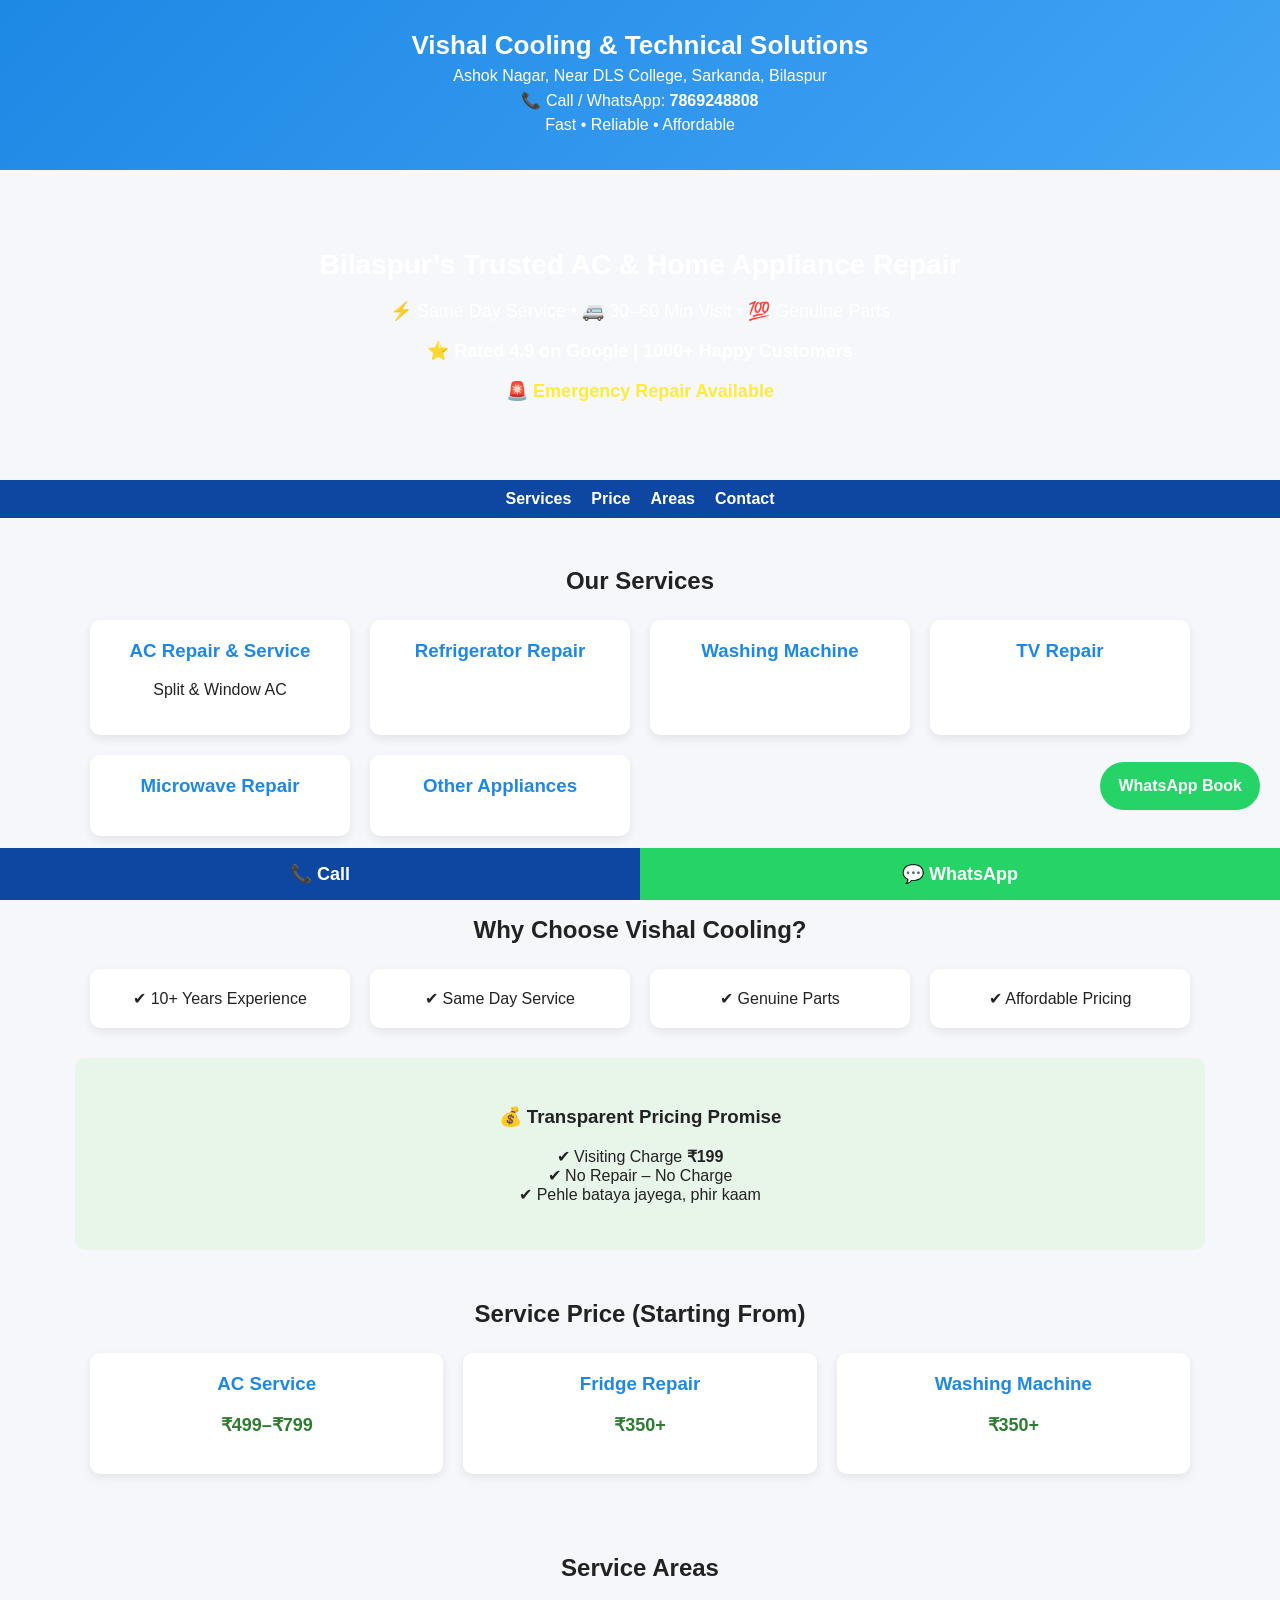
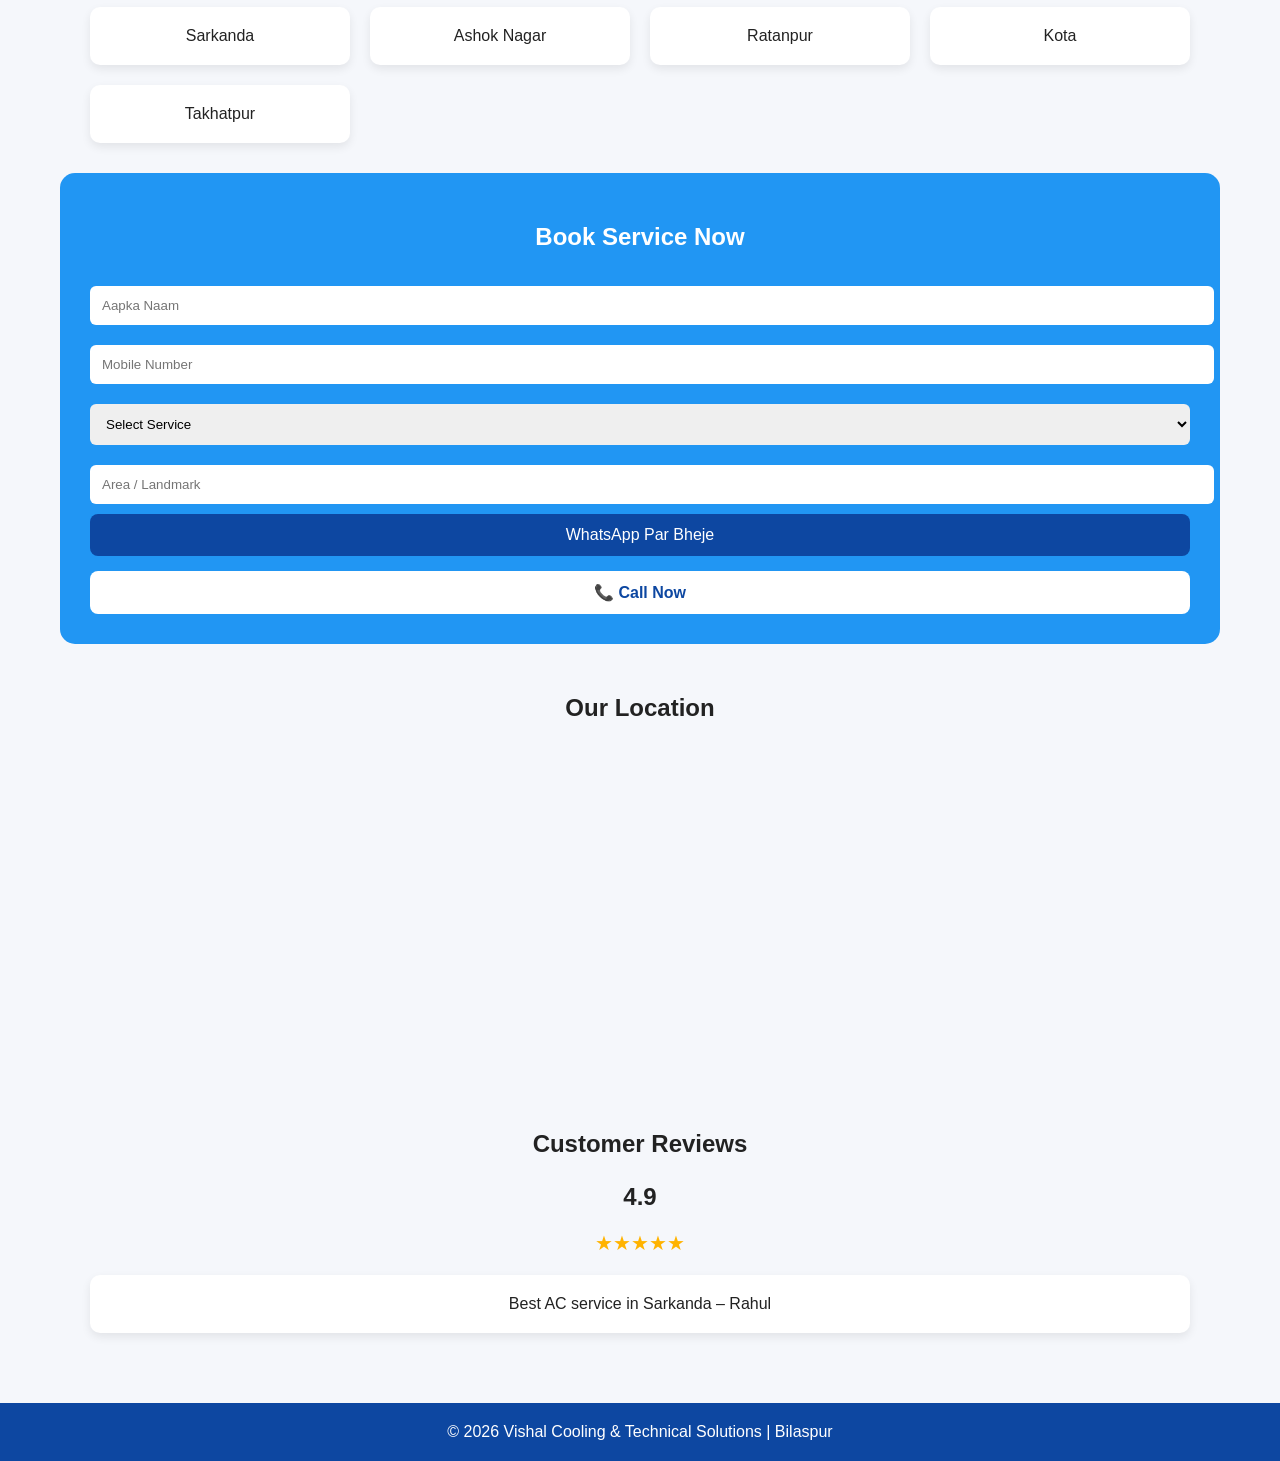
==== commit 8047dba0: "Update index.html" ====
--- a/index.html
+++ b/index.html
@@ -1,12 +1,19 @@
 <!DOCTYPE html>
 <html lang="en">
 <head>
+
 <meta charset="UTF-8">
 <meta name="viewport" content="width=device-width, initial-scale=1.0">
 
 <title>Vishal Cooling & Technical Solutions | AC & Home Appliance Repair Bilaspur</title>
 
-<meta name="keywords" content="AC Repair in Bilaspur, Fridge Repair Sarkanda, Washing Machine Repair Near Me, AC Service Bilaspur, Home Appliance Repair Bilaspur">
+<meta name="keywords" content="
+AC Repair in Bilaspur,
+Fridge Repair Sarkanda,
+Washing Machine Repair Near Me,
+AC Service Bilaspur,
+Home Appliance Repair Bilaspur
+">
 <meta name="author" content="Vishal Cooling & Technical Solutions">
 
 <style>
@@ -26,7 +33,17 @@
   padding:30px 15px;
 }
 header h1{margin:0;font-size:26px}
-header p{margin:8px 0}
+header p{margin:6px 0}
+
+/* HERO */
+.hero{
+  background:url('https://images.unsplash.com/photo-1600585154340-be6161a56a0c') center/cover;
+  padding:60px 15px;
+  text-align:center;
+  color:white;
+}
+.hero h1{font-size:28px}
+.hero p{font-size:18px}
 
 /* NAV */
 .nav{
@@ -36,17 +53,9 @@
   gap:20px;
   padding:10px;
 }
-.nav a{color:#fff;font-weight:600}
-
-/* HERO */
-.hero{
-  background:url('https://images.unsplash.com/photo-1600585154340-be6161a56a0c') center/cover;
-  padding:60px 15px;
-  text-align:center;
-  color:#fff;
-}
-
-/* SECTION */
+.nav a{color:#fff;font-weight:bold}
+
+/* SECTIONS */
 section{
   padding:30px 15px;
   max-width:1100px;
@@ -70,7 +79,7 @@
 .card h3{margin-top:0;color:#1e88e5}
 
 /* PRICE */
-.price{font-weight:bold;color:#2e7d32}
+.price{font-size:18px;font-weight:bold;color:#2e7d32}
 
 /* BOOK */
 .book{
@@ -91,13 +100,13 @@
   padding:12px;
   background:#0d47a1;
   color:#fff;
+  font-size:16px;
   border:none;
   border-radius:8px;
-  font-size:16px;
 }
 .call{
+  margin-top:15px;
   display:block;
-  margin-top:15px;
   background:#fff;
   color:#0d47a1;
   padding:12px;
@@ -114,27 +123,48 @@
   border-radius:10px;
 }
 
-/* REVIEWS */
+/* STARS */
 .stars{color:#ffb300;font-size:20px}
 
-/* WHATSAPP FLOAT */
+/* FLOAT WHATSAPP */
 .whatsapp{
   position:fixed;
-  bottom:20px;
+  bottom:90px;
   right:20px;
   background:#25d366;
   color:#fff;
   padding:15px 18px;
   border-radius:50px;
   font-weight:bold;
-}
-
-/* FOOTER */
+  z-index:999;
+}
+
+/* STICKY BAR */
+.sticky-bar{
+  position:fixed;
+  bottom:0;
+  left:0;
+  width:100%;
+  display:flex;
+  z-index:9999;
+}
+.sticky-bar a{
+  flex:1;
+  text-align:center;
+  padding:15px;
+  font-size:18px;
+  font-weight:bold;
+  color:#fff;
+}
+.call-btn{background:#0d47a1}
+.wa-btn{background:#25d366}
+
 footer{
   background:#0d47a1;
   color:#fff;
   text-align:center;
   padding:20px;
+  margin-top:40px;
 }
 </style>
 </head>
@@ -148,6 +178,13 @@
 <p>Fast • Reliable • Affordable</p>
 </header>
 
+<div class="hero">
+<h1>Bilaspur’s Trusted AC & Home Appliance Repair</h1>
+<p>⚡ Same Day Service • 🚐 30–60 Min Visit • 💯 Genuine Parts</p>
+<p><b>⭐ Rated 4.9 on Google | 1000+ Happy Customers</b></p>
+<p style="font-weight:bold;color:#ffeb3b;">🚨 Emergency Repair Available</p>
+</div>
+
 <div class="nav">
 <a href="#services">Services</a>
 <a href="#price">Price</a>
@@ -155,21 +192,15 @@
 <a href="#contact">Contact</a>
 </div>
 
-<div class="hero">
-<h1>Bilaspur’s Trusted AC & Home Appliance Repair</h1>
-<p>⚡ Same Day Service • 🚐 30–60 Min Visit • 💯 Genuine Parts</p>
-<p><b>⭐ Rated 4.9 on Google | 1000+ Happy Customers</b></p>
-</div>
-
 <section id="services">
 <h2>Our Services</h2>
 <div class="grid">
-<div class="card"><h3>AC Repair & Service</h3><p>Split & Window AC, Gas Charging</p></div>
-<div class="card"><h3>Refrigerator Repair</h3><p>Single / Double Door / Inverter</p></div>
-<div class="card"><h3>Washing Machine</h3><p>Top Load / Front Load</p></div>
-<div class="card"><h3>TV Repair</h3><p>LED / LCD / Smart TV</p></div>
-<div class="card"><h3>Microwave Repair</h3><p>All Brands</p></div>
-<div class="card"><h3>Other Appliances</h3><p>Geyser, RO, Small Appliances</p></div>
+<div class="card"><h3>AC Repair & Service</h3><p>Split & Window AC</p></div>
+<div class="card"><h3>Refrigerator Repair</h3></div>
+<div class="card"><h3>Washing Machine</h3></div>
+<div class="card"><h3>TV Repair</h3></div>
+<div class="card"><h3>Microwave Repair</h3></div>
+<div class="card"><h3>Other Appliances</h3></div>
 </div>
 </section>
 
@@ -178,24 +209,26 @@
 <div class="grid">
 <div class="card">✔ 10+ Years Experience</div>
 <div class="card">✔ Same Day Service</div>
-<div class="card">✔ Genuine Spare Parts</div>
-<div class="card">✔ Local Trusted Technician</div>
+<div class="card">✔ Genuine Parts</div>
 <div class="card">✔ Affordable Pricing</div>
-<div class="card">✔ 1000+ Happy Customers</div>
-</div>
-</section>
-
-<section style="background:#ffeb3b;text-align:center;font-weight:bold;">
-🚨 Emergency Repair Available • Call Now: <a href="tel:7869248808">7869248808</a>
+</div>
+</section>
+
+<section style="background:#e8f5e9;text-align:center;border-radius:10px;">
+<h3>💰 Transparent Pricing Promise</h3>
+<p>
+✔ Visiting Charge <b>₹199</b><br>
+✔ No Repair – No Charge<br>
+✔ Pehle bataya jayega, phir kaam
+</p>
 </section>
 
 <section id="price">
 <h2>Service Price (Starting From)</h2>
 <div class="grid">
-<div class="card"><h3>AC Service</h3><p class="price">₹499 – ₹799</p></div>
-<div class="card"><h3>Fridge Repair</h3><p class="price">₹350 + Parts</p></div>
-<div class="card"><h3>Washing Machine</h3><p class="price">₹350 – ₹500</p></div>
-<div class="card"><h3>TV Repair</h3><p class="price">₹400+</p></div>
+<div class="card"><h3>AC Service</h3><p class="price">₹499–₹799</p></div>
+<div class="card"><h3>Fridge Repair</h3><p class="price">₹350+</p></div>
+<div class="card"><h3>Washing Machine</h3><p class="price">₹350+</p></div>
 </div>
 </section>
 
@@ -207,8 +240,6 @@
 <div class="card">Ratanpur</div>
 <div class="card">Kota</div>
 <div class="card">Takhatpur</div>
-<div class="card">Masturi</div>
-<div class="card">Sakri</div>
 </div>
 </section>
 
@@ -216,7 +247,6 @@
 <h2>Book Service Now</h2>
 <input type="text" placeholder="Aapka Naam">
 <input type="tel" placeholder="Mobile Number">
-<input type="text" placeholder="Area / Landmark">
 <select>
 <option>Select Service</option>
 <option>AC Repair</option>
@@ -224,8 +254,9 @@
 <option>Washing Machine</option>
 <option>TV Repair</option>
 </select>
+<input type="text" placeholder="Area / Landmark">
 <button onclick="sendWhatsApp()">WhatsApp Par Bheje</button>
-<a class="call" href="tel:7869248808">📞 Call Now: 7869248808</a>
+<a class="call" href="tel:7869248808">📞 Call Now</a>
 </section>
 
 <section>
@@ -234,12 +265,18 @@
 </section>
 
 <section>
-<h2>Customer Ratings & Reviews</h2>
+<h2>Customer Reviews</h2>
 <h1 style="text-align:center">4.9</h1>
 <p class="stars" style="text-align:center">★★★★★</p>
-</section>
-
-<a class="whatsapp" href="https://wa.me/917869248808" target="_blank">WhatsApp</a>
+<div class="card">Best AC service in Sarkanda – Rahul</div>
+</section>
+
+<a class="whatsapp" href="https://wa.me/917869248808" target="_blank">WhatsApp Book</a>
+
+<div class="sticky-bar">
+<a href="tel:7869248808" class="call-btn">📞 Call</a>
+<a href="https://wa.me/917869248808" class="wa-btn">💬 WhatsApp</a>
+</div>
 
 <footer>
 © 2026 Vishal Cooling & Technical Solutions | Bilaspur
@@ -247,12 +284,12 @@
 
 <script>
 function sendWhatsApp(){
-let msg = `Hello Vishal Cooling,
+let msg=`Hello Vishal Cooling,
 Mujhe service chahiye.
 
-Service Type:
+Service:
 Area:
-Urgency: Today / Tomorrow`;
+Urgency:`; 
 window.open("https://wa.me/917869248808?text="+encodeURIComponent(msg));
 }
 </script>
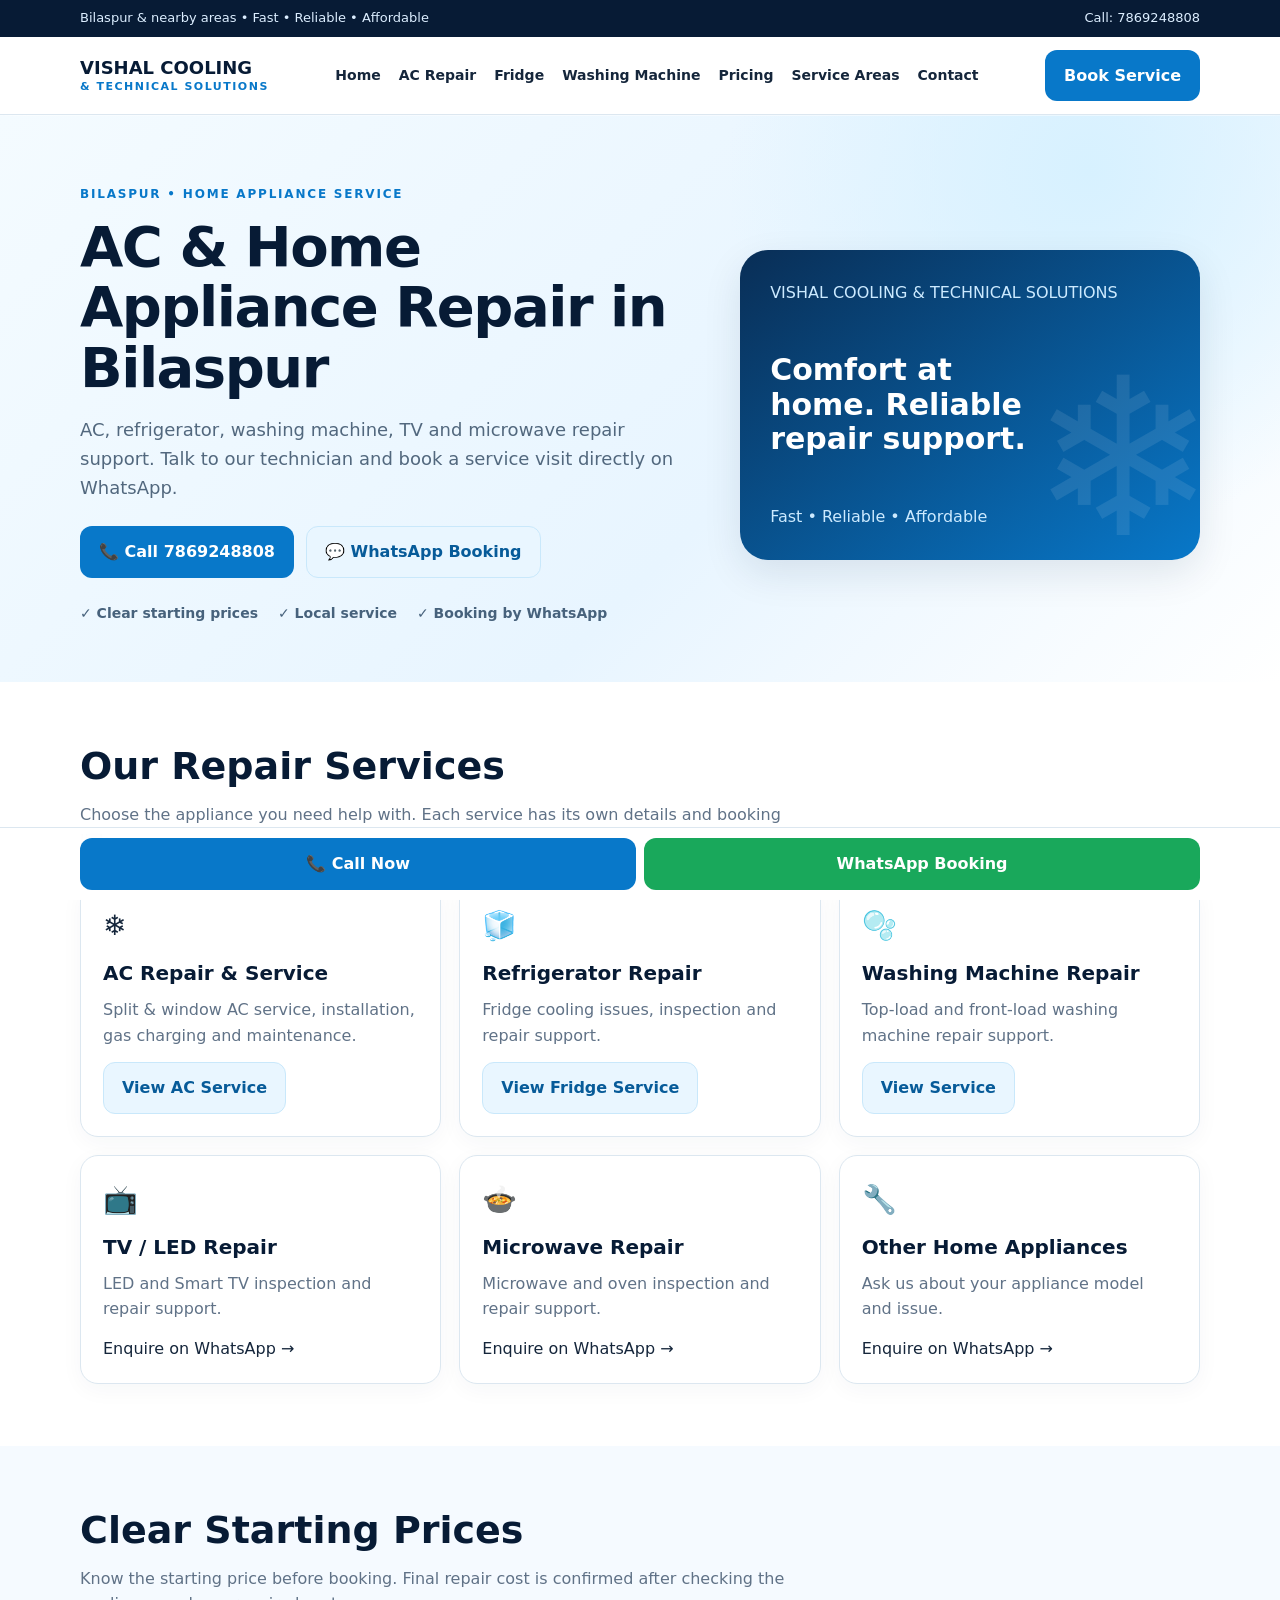
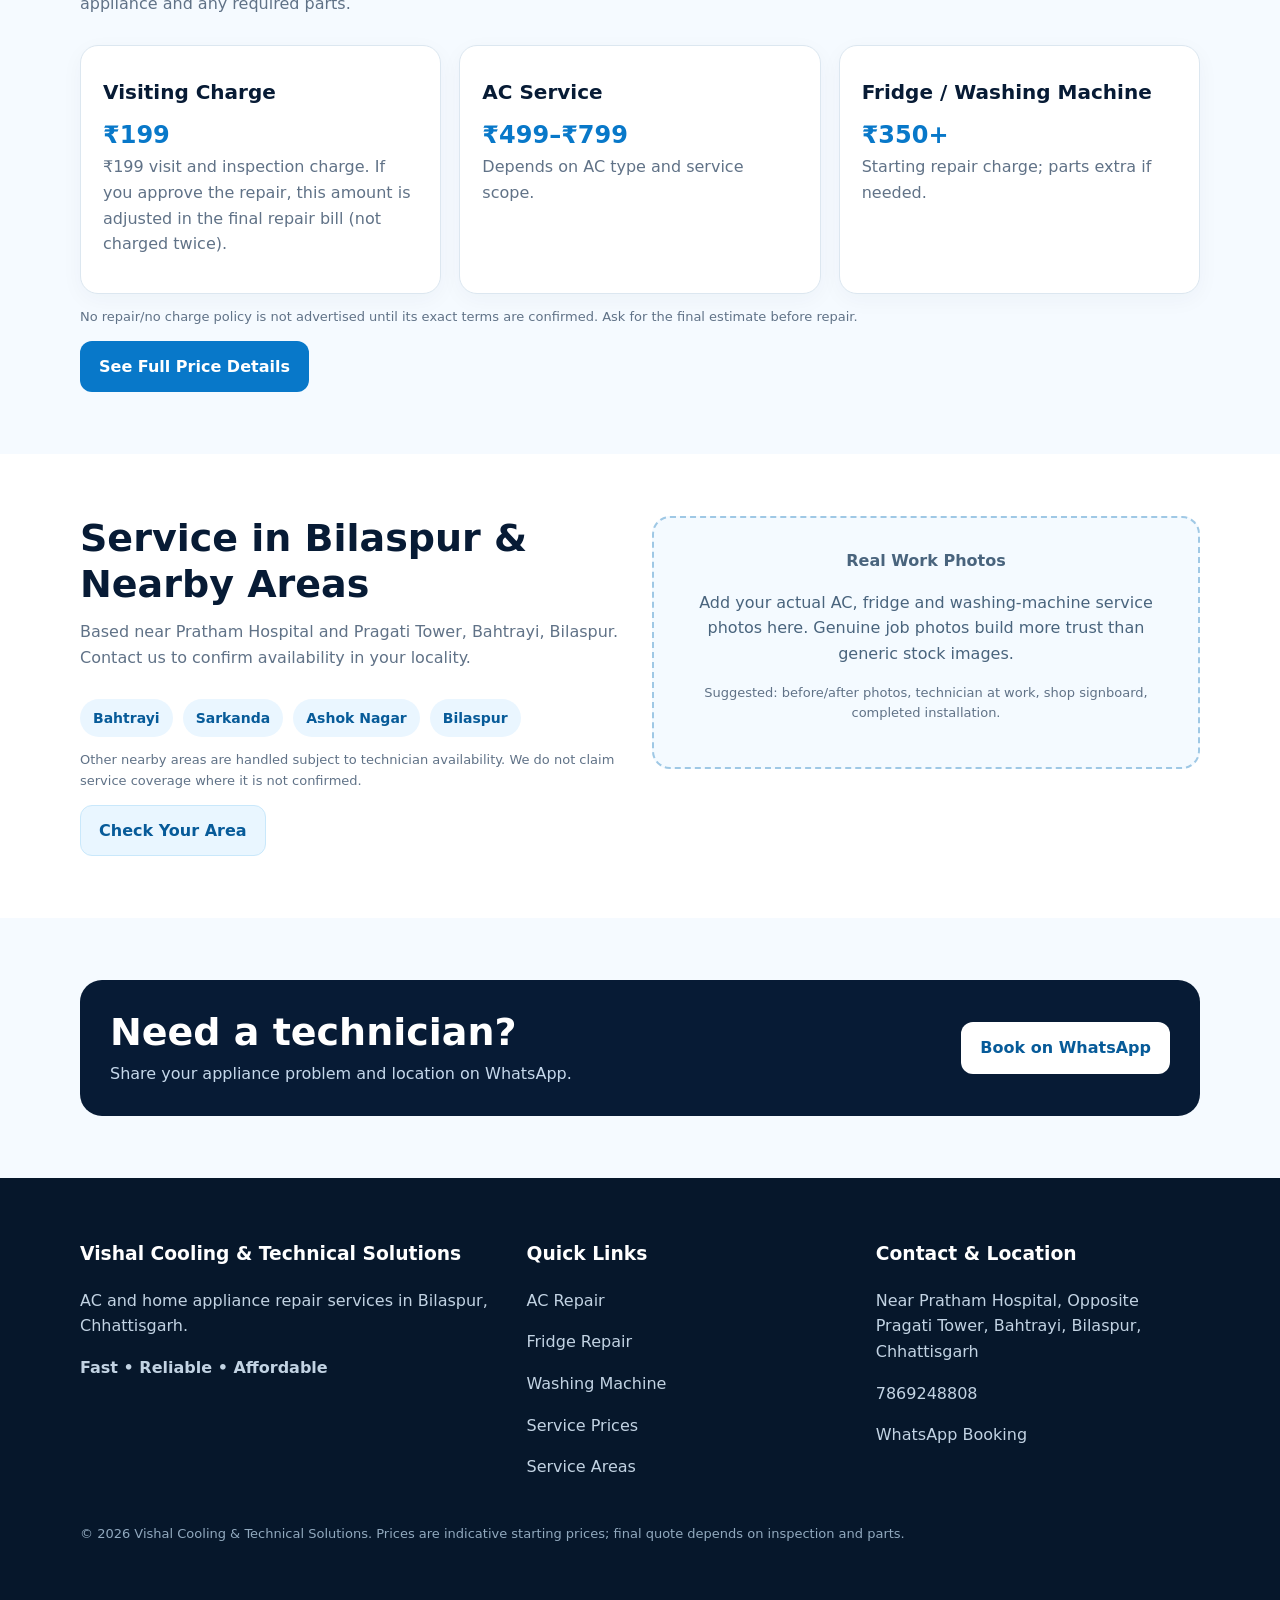
==== commit 9ee51b57: "Washing Machine Repair Page Pricing Page Service Areas Page Contact & WhatsApp Booking Page Sticky C" ====
--- a/index.html
+++ b/index.html
@@ -1,298 +1,18 @@
-<!DOCTYPE html>
-<html lang="en">
-<head>
-
-<meta charset="UTF-8">
-<meta name="viewport" content="width=device-width, initial-scale=1.0">
-
-<title>Vishal Cooling & Technical Solutions | AC & Home Appliance Repair Bilaspur</title>
-
-<meta name="keywords" content="
-AC Repair in Bilaspur,
-Fridge Repair Sarkanda,
-Washing Machine Repair Near Me,
-AC Service Bilaspur,
-Home Appliance Repair Bilaspur
-">
-<meta name="author" content="Vishal Cooling & Technical Solutions">
-
-<style>
-body{
-  margin:0;
-  font-family:Arial, sans-serif;
-  background:#f5f7fb;
-  color:#222;
-}
-a{text-decoration:none;color:inherit}
-
-/* HEADER */
-header{
-  background:linear-gradient(135deg,#1e88e5,#42a5f5);
-  color:#fff;
-  text-align:center;
-  padding:30px 15px;
-}
-header h1{margin:0;font-size:26px}
-header p{margin:6px 0}
-
-/* HERO */
-.hero{
-  background:url('https://images.unsplash.com/photo-1600585154340-be6161a56a0c') center/cover;
-  padding:60px 15px;
-  text-align:center;
-  color:white;
-}
-.hero h1{font-size:28px}
-.hero p{font-size:18px}
-
-/* NAV */
-.nav{
-  background:#0d47a1;
-  display:flex;
-  justify-content:center;
-  gap:20px;
-  padding:10px;
-}
-.nav a{color:#fff;font-weight:bold}
-
-/* SECTIONS */
-section{
-  padding:30px 15px;
-  max-width:1100px;
-  margin:auto;
-}
-h2{text-align:center;margin-bottom:25px}
-
-/* GRID */
-.grid{
-  display:grid;
-  grid-template-columns:repeat(auto-fit,minmax(220px,1fr));
-  gap:20px;
-}
-.card{
-  background:#fff;
-  border-radius:10px;
-  padding:20px;
-  box-shadow:0 4px 10px rgba(0,0,0,.08);
-  text-align:center;
-}
-.card h3{margin-top:0;color:#1e88e5}
-
-/* PRICE */
-.price{font-size:18px;font-weight:bold;color:#2e7d32}
-
-/* BOOK */
-.book{
-  background:#2196f3;
-  color:#fff;
-  border-radius:15px;
-  padding:30px;
-}
-.book input,.book select{
-  width:100%;
-  padding:12px;
-  margin:10px 0;
-  border:none;
-  border-radius:6px;
-}
-.book button{
-  width:100%;
-  padding:12px;
-  background:#0d47a1;
-  color:#fff;
-  font-size:16px;
-  border:none;
-  border-radius:8px;
-}
-.call{
-  margin-top:15px;
-  display:block;
-  background:#fff;
-  color:#0d47a1;
-  padding:12px;
-  border-radius:8px;
-  font-weight:bold;
-  text-align:center;
-}
-
-/* MAP */
-iframe{
-  width:100%;
-  height:300px;
-  border:0;
-  border-radius:10px;
-}
-
-/* STARS */
-.stars{color:#ffb300;font-size:20px}
-
-/* FLOAT WHATSAPP */
-.whatsapp{
-  position:fixed;
-  bottom:90px;
-  right:20px;
-  background:#25d366;
-  color:#fff;
-  padding:15px 18px;
-  border-radius:50px;
-  font-weight:bold;
-  z-index:999;
-}
-
-/* STICKY BAR */
-.sticky-bar{
-  position:fixed;
-  bottom:0;
-  left:0;
-  width:100%;
-  display:flex;
-  z-index:9999;
-}
-.sticky-bar a{
-  flex:1;
-  text-align:center;
-  padding:15px;
-  font-size:18px;
-  font-weight:bold;
-  color:#fff;
-}
-.call-btn{background:#0d47a1}
-.wa-btn{background:#25d366}
-
-footer{
-  background:#0d47a1;
-  color:#fff;
-  text-align:center;
-  padding:20px;
-  margin-top:40px;
-}
-</style>
-</head>
-
-<body>
-
-<header>
-<h1>Vishal Cooling & Technical Solutions</h1>
-<p>Ashok Nagar, Near DLS College, Sarkanda, Bilaspur</p>
-<p>📞 Call / WhatsApp: <b>7869248808</b></p>
-<p>Fast • Reliable • Affordable</p>
-</header>
-
-<div class="hero">
-<h1>Bilaspur’s Trusted AC & Home Appliance Repair</h1>
-<p>⚡ Same Day Service • 🚐 30–60 Min Visit • 💯 Genuine Parts</p>
-<p><b>⭐ Rated 4.9 on Google | 1000+ Happy Customers</b></p>
-<p style="font-weight:bold;color:#ffeb3b;">🚨 Emergency Repair Available</p>
-</div>
-
-<div class="nav">
-<a href="#services">Services</a>
-<a href="#price">Price</a>
-<a href="#areas">Areas</a>
-<a href="#contact">Contact</a>
-</div>
-
-<section id="services">
-<h2>Our Services</h2>
-<div class="grid">
-<div class="card"><h3>AC Repair & Service</h3><p>Split & Window AC</p></div>
-<div class="card"><h3>Refrigerator Repair</h3></div>
-<div class="card"><h3>Washing Machine</h3></div>
-<div class="card"><h3>TV Repair</h3></div>
-<div class="card"><h3>Microwave Repair</h3></div>
-<div class="card"><h3>Other Appliances</h3></div>
-</div>
-</section>
-
-<section>
-<h2>Why Choose Vishal Cooling?</h2>
-<div class="grid">
-<div class="card">✔ 10+ Years Experience</div>
-<div class="card">✔ Same Day Service</div>
-<div class="card">✔ Genuine Parts</div>
-<div class="card">✔ Affordable Pricing</div>
-</div>
-</section>
-
-<section style="background:#e8f5e9;text-align:center;border-radius:10px;">
-<h3>💰 Transparent Pricing Promise</h3>
-<p>
-✔ Visiting Charge <b>₹199</b><br>
-✔ No Repair – No Charge<br>
-✔ Pehle bataya jayega, phir kaam
-</p>
-</section>
-
-<section id="price">
-<h2>Service Price (Starting From)</h2>
-<div class="grid">
-<div class="card"><h3>AC Service</h3><p class="price">₹499–₹799</p></div>
-<div class="card"><h3>Fridge Repair</h3><p class="price">₹350+</p></div>
-<div class="card"><h3>Washing Machine</h3><p class="price">₹350+</p></div>
-</div>
-</section>
-
-<section id="areas">
-<h2>Service Areas</h2>
-<div class="grid">
-<div class="card">Sarkanda</div>
-<div class="card">Ashok Nagar</div>
-<div class="card">Ratanpur</div>
-<div class="card">Kota</div>
-<div class="card">Takhatpur</div>
-</div>
-</section>
-
-<section class="book" id="contact">
-<h2>Book Service Now</h2>
-<input type="text" placeholder="Aapka Naam">
-<input type="tel" placeholder="Mobile Number">
-<select>
-<option>Select Service</option>
-<option>AC Repair</option>
-<option>Fridge Repair</option>
-<option>Washing Machine</option>
-<option>TV Repair</option>
-</select>
-<input type="text" placeholder="Area / Landmark">
-<button onclick="sendWhatsApp()">WhatsApp Par Bheje</button>
-<a class="call" href="tel:7869248808">📞 Call Now</a>
-</section>
-
-<section>
-<h2>Our Location</h2>
-<iframe src="https://www.google.com/maps?q=Bilaspur%20Chhattisgarh&output=embed"></iframe>
-</section>
-
-<section>
-<h2>Customer Reviews</h2>
-<h1 style="text-align:center">4.9</h1>
-<p class="stars" style="text-align:center">★★★★★</p>
-<div class="card">Best AC service in Sarkanda – Rahul</div>
-</section>
-
-<a class="whatsapp" href="https://wa.me/917869248808" target="_blank">WhatsApp Book</a>
-
-<div class="sticky-bar">
-<a href="tel:7869248808" class="call-btn">📞 Call</a>
-<a href="https://wa.me/917869248808" class="wa-btn">💬 WhatsApp</a>
-</div>
-
-<footer>
-© 2026 Vishal Cooling & Technical Solutions | Bilaspur
-</footer>
-
-<script>
-function sendWhatsApp(){
-let msg=`Hello Vishal Cooling,
-Mujhe service chahiye.
-
-Service:
-Area:
-Urgency:`; 
-window.open("https://wa.me/917869248808?text="+encodeURIComponent(msg));
-}
-</script>
-
-</body>
-</html>
+<!doctype html><html lang="en"><head><meta charset="utf-8"><meta name="viewport" content="width=device-width,initial-scale=1"><title>AC & Home Appliance Repair in Bilaspur | Vishal Cooling</title><meta name="description" content="AC repair, fridge repair, washing machine, TV and microwave service in Bilaspur. Call 7869248808 or book on WhatsApp."><meta name="theme-color" content="#071b35"><link rel="canonical" href="https://guatamdmanikpuri29sep-cpu.github.io/Vishal-cooling/"><link rel="stylesheet" href="style.css"><meta property="og:title" content="AC & Home Appliance Repair in Bilaspur | Vishal Cooling"><meta property="og:description" content="AC repair, fridge repair, washing machine, TV and microwave service in Bilaspur. Call 7869248808 or book on WhatsApp."><meta property="og:type" content="website"><script type="application/ld+json">{"@context": "https://schema.org", "@type": "LocalBusiness", "name": "Vishal Cooling & Technical Solutions", "telephone": "+91-7869248808", "address": {"@type": "PostalAddress", "streetAddress": "Near Pratham Hospital, Opposite Pragati Tower, Bahtrayi", "addressLocality": "Bilaspur", "addressRegion": "Chhattisgarh", "addressCountry": "IN"}, "areaServed": ["Bilaspur", "Sarkanda", "Bahtrayi"], "url": "https://guatamdmanikpuri29sep-cpu.github.io/Vishal-cooling/"}</script></head><body>
+<div class="top"><div class="wrap"><span>Bilaspur & nearby areas • Fast • Reliable • Affordable</span><span>Call: <a href="tel:+917869248808">7869248808</a></span></div></div>
+<header class="nav"><div class="wrap navin"><a class="brand" href="index.html">VISHAL COOLING<small>& TECHNICAL SOLUTIONS</small></a>
+<nav class="links"><a href="index.html">Home</a><a href="ac-repair.html">AC Repair</a><a href="fridge-repair.html">Fridge</a><a href="washing-machine-repair.html">Washing Machine</a><a href="pricing.html">Pricing</a><a href="service-areas.html">Service Areas</a><a href="contact.html">Contact</a></nav>
+<a class="btn primary" href="https://wa.me/917869248808?text=Hello%20Vishal%20Cooling%2C%20I%20want%20to%20book%20a%20service.">Book Service</a></div></header>
+<main><section class="hero"><div class="wrap hero-grid"><div><div class="eyebrow">Bilaspur • Home Appliance Service</div><h1>AC & Home Appliance Repair in Bilaspur</h1><p>AC, refrigerator, washing machine, TV and microwave repair support. Talk to our technician and book a service visit directly on WhatsApp.</p><div class="hero-actions"><a class="btn primary" href="tel:+917869248808">📞 Call 7869248808</a><a class="btn secondary" href="https://wa.me/917869248808?text=Hello%2C%20I%20want%20to%20book%20a%20home%20appliance%20service.">💬 WhatsApp Booking</a></div><div class="trust"><span>✓ Clear starting prices</span><span>✓ Local service</span><span>✓ Booking by WhatsApp</span></div></div><div class="hero-art"><span>VISHAL COOLING & TECHNICAL SOLUTIONS</span><strong>Comfort at home. Reliable repair support.</strong><span>Fast • Reliable • Affordable</span></div></div></section>
+<section class="section"><div class="wrap"><h2>Our Repair Services</h2><p class="lead">Choose the appliance you need help with. Each service has its own details and booking link.</p><div class="grid">
+<div class="card"><div class="icon">❄️</div><h3>AC Repair & Service</h3><p>Split & window AC service, installation, gas charging and maintenance.</p><a class="btn secondary" href="ac-repair.html">View AC Service</a></div>
+<div class="card"><div class="icon">🧊</div><h3>Refrigerator Repair</h3><p>Fridge cooling issues, inspection and repair support.</p><a class="btn secondary" href="fridge-repair.html">View Fridge Service</a></div>
+<div class="card"><div class="icon">🫧</div><h3>Washing Machine Repair</h3><p>Top-load and front-load washing machine repair support.</p><a class="btn secondary" href="washing-machine-repair.html">View Service</a></div>
+<div class="card"><div class="icon">📺</div><h3>TV / LED Repair</h3><p>LED and Smart TV inspection and repair support.</p><a href="contact.html">Enquire on WhatsApp →</a></div>
+<div class="card"><div class="icon">🍲</div><h3>Microwave Repair</h3><p>Microwave and oven inspection and repair support.</p><a href="contact.html">Enquire on WhatsApp →</a></div>
+<div class="card"><div class="icon">🔧</div><h3>Other Home Appliances</h3><p>Ask us about your appliance model and issue.</p><a href="contact.html">Enquire on WhatsApp →</a></div></div></div></section>
+<section class="section alt"><div class="wrap"><h2>Clear Starting Prices</h2><p class="lead">Know the starting price before booking. Final repair cost is confirmed after checking the appliance and any required parts.</p><div class="grid"><div class="card"><h3>Visiting Charge</h3><div class="price">₹199</div><p>₹199 visit and inspection charge. If you approve the repair, this amount is adjusted in the final repair bill (not charged twice).</p></div><div class="card"><h3>AC Service</h3><div class="price">₹499–₹799</div><p>Depends on AC type and service scope.</p></div><div class="card"><h3>Fridge / Washing Machine</h3><div class="price">₹350+</div><p>Starting repair charge; parts extra if needed.</p></div></div><p class="small">No repair/no charge policy is not advertised until its exact terms are confirmed. Ask for the final estimate before repair.</p><a class="btn primary" href="pricing.html">See Full Price Details</a></div></section>
+<section class="section"><div class="wrap two"><div><h2>Service in Bilaspur & Nearby Areas</h2><p class="lead">Based near Pratham Hospital and Pragati Tower, Bahtrayi, Bilaspur. Contact us to confirm availability in your locality.</p><div class="area-tags"><span>Bahtrayi</span><span>Sarkanda</span><span>Ashok Nagar</span><span>Bilaspur</span></div><p class="small">Other nearby areas are handled subject to technician availability. We do not claim service coverage where it is not confirmed.</p><a class="btn secondary" href="contact.html">Check Your Area</a></div><div class="real-photo"><b>Real Work Photos</b><p>Add your actual AC, fridge and washing-machine service photos here. Genuine job photos build more trust than generic stock images.</p><p class="small">Suggested: before/after photos, technician at work, shop signboard, completed installation.</p></div></div></section>
+<section class="section alt"><div class="wrap band"><div><h2>Need a technician?</h2><p>Share your appliance problem and location on WhatsApp.</p></div><a class="btn" style="background:#fff;color:#075b99" href="https://wa.me/917869248808?text=Hello%20Vishal%20Cooling%2C%20my%20area%20is%20____%20and%20my%20appliance%20problem%20is%20____.">Book on WhatsApp</a></div></section></main>
+<footer class="footer"><div class="wrap footer-grid"><div><h3>Vishal Cooling & Technical Solutions</h3><p>AC and home appliance repair services in Bilaspur, Chhattisgarh.</p><p><b>Fast • Reliable • Affordable</b></p></div><div><h3>Quick Links</h3><p><a href="ac-repair.html">AC Repair</a></p><p><a href="fridge-repair.html">Fridge Repair</a></p><p><a href="washing-machine-repair.html">Washing Machine</a></p><p><a href="pricing.html">Service Prices</a></p><p><a href="service-areas.html">Service Areas</a></p></div><div><h3>Contact & Location</h3><p>Near Pratham Hospital, Opposite Pragati Tower, Bahtrayi, Bilaspur, Chhattisgarh</p><p><a href="tel:+917869248808">7869248808</a></p><p><a href="https://wa.me/917869248808">WhatsApp Booking</a></p></div></div><div class="wrap small" style="margin-top:28px;color:#91a9be">© 2026 Vishal Cooling & Technical Solutions. Prices are indicative starting prices; final quote depends on inspection and parts.</div></footer>
+<div class="sticky"><a class="btn primary" href="tel:+917869248808">📞 Call Now</a><a class="btn" style="background:#19a85b;color:#fff" href="https://wa.me/917869248808?text=Hello%20Vishal%20Cooling%2C%20I%20want%20to%20book%20a%20service.">WhatsApp Booking</a></div></body></html>
--- a/style.css
+++ b/style.css
@@ -0,0 +1,5 @@
+
+:root{--navy:#071b35;--blue:#0878c9;--ice:#eaf6ff;--cyan:#28b8e8;--ink:#15263b;--muted:#607287;--line:#dce7f0;--white:#fff;--shadow:0 14px 38px rgba(8,39,70,.10)}
+*{box-sizing:border-box}html{scroll-behavior:smooth}body{margin:0;font-family:Inter,system-ui,-apple-system,Segoe UI,Arial,sans-serif;color:var(--ink);line-height:1.6;background:#fff}a{color:inherit;text-decoration:none}.wrap{width:min(1120px,92%);margin:auto}.top{background:var(--navy);color:#dceeff;font-size:13px;padding:8px 0}.top .wrap{display:flex;justify-content:space-between;gap:12px;flex-wrap:wrap}.nav{position:sticky;top:0;z-index:10;background:#ffffffed;backdrop-filter:blur(12px);border-bottom:1px solid var(--line)}.navin{display:flex;align-items:center;justify-content:space-between;gap:18px;padding:13px 0}.brand{font-weight:900;color:var(--navy);font-size:18px;line-height:1.1}.brand small{display:block;color:var(--blue);font-size:11px;letter-spacing:1.5px;margin-top:4px}.links{display:flex;gap:18px;align-items:center;font-size:14px;font-weight:650}.btn{display:inline-flex;align-items:center;justify-content:center;gap:8px;border-radius:12px;padding:12px 18px;font-weight:800;border:1px solid transparent;cursor:pointer}.primary{background:var(--blue);color:#fff}.secondary{background:#e9f6ff;color:#075b99;border-color:#c9e8fb}.hero{background:radial-gradient(circle at 85% 10%,#d7f1ff,transparent 30%),linear-gradient(135deg,#f4fbff,#e8f5ff 60%,#fff);padding:70px 0 58px}.hero-grid{display:grid;grid-template-columns:1.15fr .85fr;gap:38px;align-items:center}.eyebrow{color:var(--blue);font-weight:900;text-transform:uppercase;letter-spacing:1.8px;font-size:12px}.hero h1{font-size:clamp(34px,5vw,56px);line-height:1.08;letter-spacing:-1.5px;color:var(--navy);margin:12px 0 16px}.hero p{font-size:18px;color:#52687e;max-width:650px}.hero-art{border-radius:28px;min-height:310px;background:linear-gradient(145deg,#092e56,#0878c9);color:white;padding:30px;display:flex;flex-direction:column;justify-content:space-between;box-shadow:var(--shadow);position:relative;overflow:hidden}.hero-art:after{content:"❄";font-size:220px;position:absolute;right:-15px;bottom:-75px;color:#ffffff18}.hero-art strong{font-size:30px;max-width:280px;line-height:1.15;z-index:1}.hero-art span{z-index:1;color:#cceaff}.hero-actions{display:flex;gap:12px;flex-wrap:wrap;margin-top:24px}.trust{display:flex;gap:20px;flex-wrap:wrap;margin-top:24px;color:#47627c;font-size:14px;font-weight:700}.section{padding:62px 0}.section.alt{background:#f5faff}.section h2{font-size:clamp(27px,4vw,38px);line-height:1.2;color:var(--navy);margin:0 0 12px}.lead{color:var(--muted);max-width:720px;margin:0 0 28px}.grid{display:grid;grid-template-columns:repeat(3,1fr);gap:18px}.card{border:1px solid var(--line);border-radius:18px;padding:22px;background:#fff;box-shadow:0 6px 22px rgba(8,39,70,.04)}.card h3{margin:8px 0;color:var(--navy);font-size:20px}.card p{color:var(--muted);margin:0 0 14px}.icon{font-size:28px}.price{font-size:24px;color:var(--blue);font-weight:900}.note{font-size:13px;color:var(--muted)}.band{background:var(--navy);color:#fff;border-radius:22px;padding:30px;display:flex;justify-content:space-between;align-items:center;gap:20px}.band h2{color:#fff;margin:0}.band p{color:#c5d8eb;margin:5px 0 0}.crumb{font-size:13px;color:var(--muted);padding:18px 0}.pagehero{padding:48px 0;background:linear-gradient(135deg,#eff9ff,#fff)}.pagehero h1{font-size:clamp(32px,5vw,48px);line-height:1.1;color:var(--navy);margin:8px 0}.two{display:grid;grid-template-columns:1fr 1fr;gap:24px;align-items:start}.list{padding-left:20px;color:#536a80}.list li{margin:8px 0}.formbox{background:#f5faff;border:1px solid var(--line);border-radius:20px;padding:24px}.formbox label{display:block;font-weight:750;font-size:14px;margin:12px 0 5px}.formbox input,.formbox select,.formbox textarea{width:100%;padding:13px;border:1px solid #cbd9e5;border-radius:10px;font:inherit;background:#fff}.formbox button{width:100%;margin-top:16px}.footer{background:#06172b;color:#d6e6f5;padding:42px 0 90px}.footer-grid{display:grid;grid-template-columns:1.3fr 1fr 1fr;gap:25px}.footer h3{color:#fff}.footer p,.footer a{color:#c2d3e3}.sticky{position:fixed;bottom:0;left:0;right:0;z-index:30;display:flex;gap:8px;padding:10px max(12px,calc((100vw - 1120px)/2));background:#ffffffed;backdrop-filter:blur(10px);border-top:1px solid var(--line)}.sticky a{flex:1}.small{font-size:13px;color:var(--muted)}.area-tags{display:flex;flex-wrap:wrap;gap:10px}.area-tags span{background:#eaf6ff;color:#075b99;padding:8px 13px;border-radius:99px;font-weight:700;font-size:14px}.faq details{border-bottom:1px solid var(--line);padding:14px 0}.faq summary{font-weight:800;cursor:pointer;color:var(--navy)}.real-photo{border:2px dashed #9fc8e5;background:#f4faff;border-radius:18px;padding:30px;text-align:center;color:#49647d}
+@media(max-width:800px){.links{display:none}.hero-grid,.two{grid-template-columns:1fr}.grid{grid-template-columns:1fr 1fr}.hero{padding:48px 0}.hero-art{min-height:220px}.footer-grid{grid-template-columns:1fr 1fr}.band{align-items:flex-start;flex-direction:column}}
+@media(max-width:520px){.grid{grid-template-columns:1fr}.footer-grid{grid-template-columns:1fr}.top .wrap{font-size:12px}.navin{padding:11px 0}.brand{font-size:16px}.section{padding:46px 0}.hero p{font-size:16px}.btn{padding:11px 14px}}
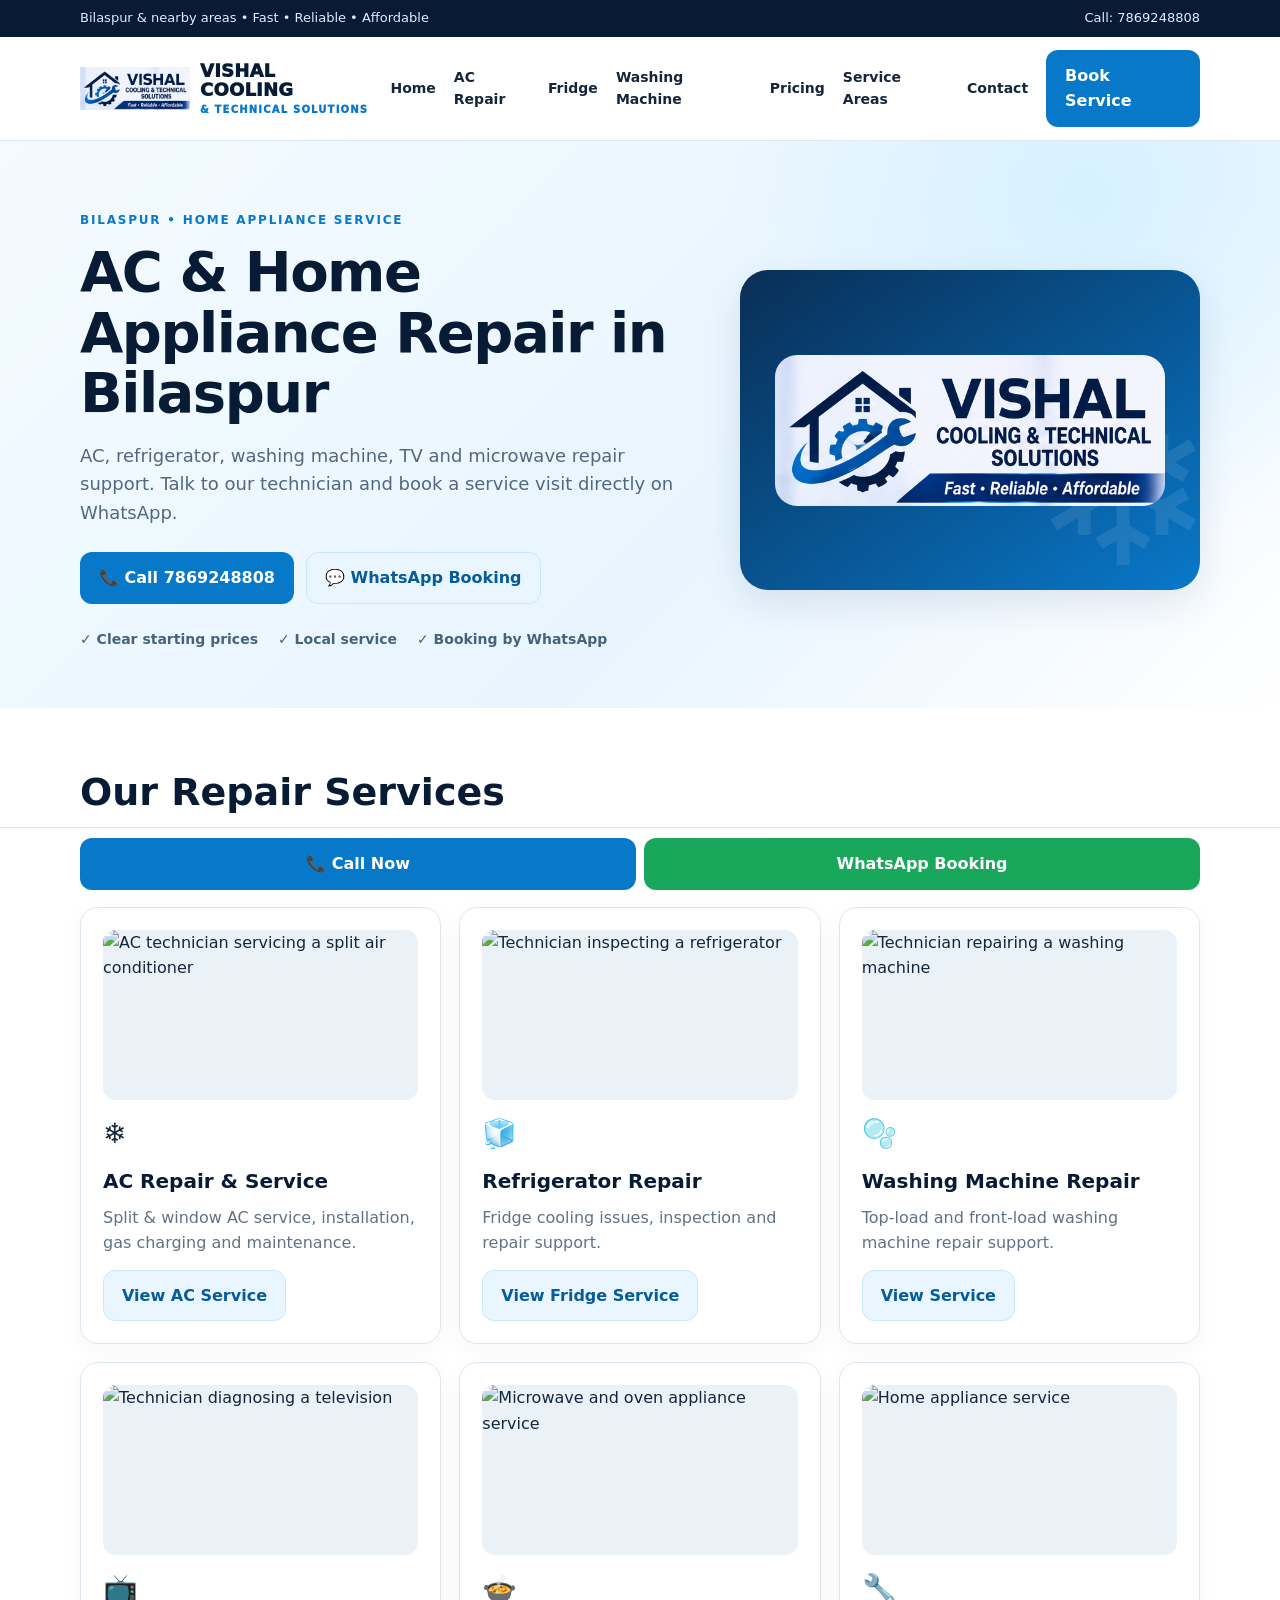
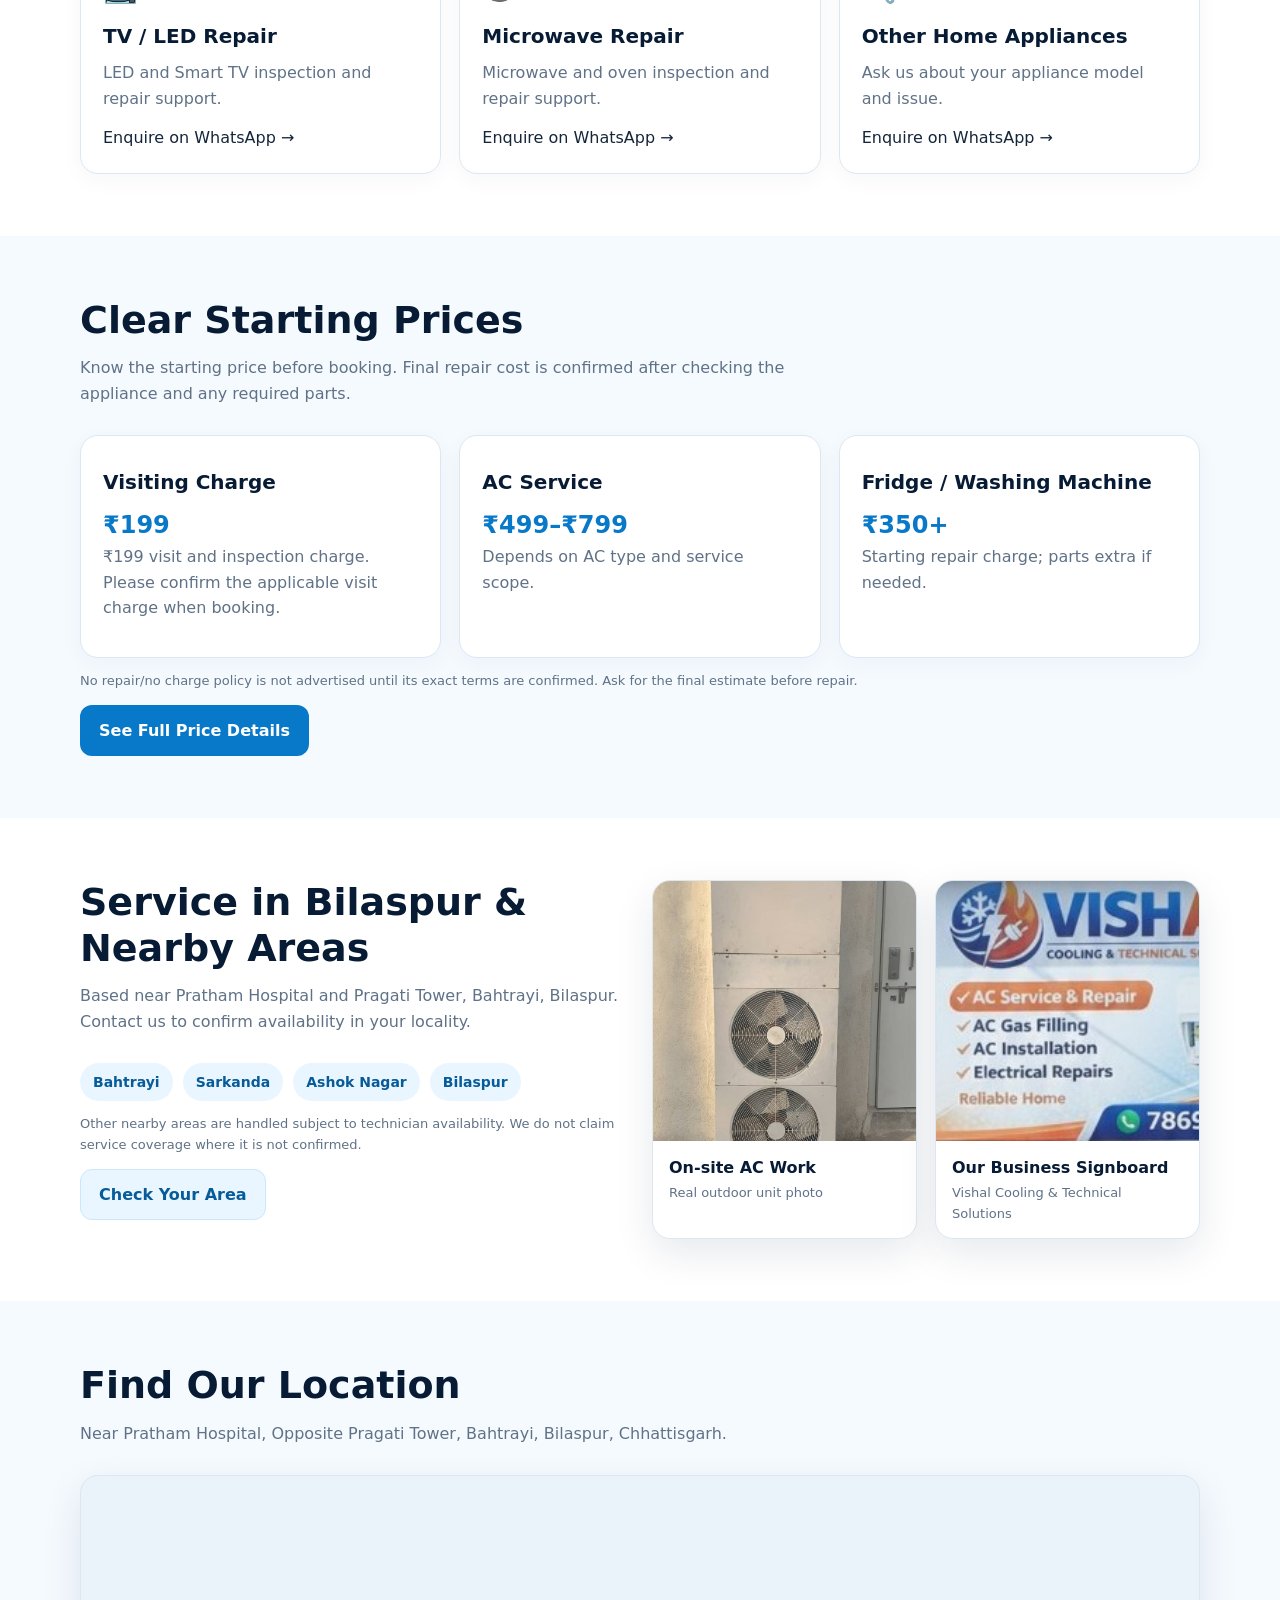
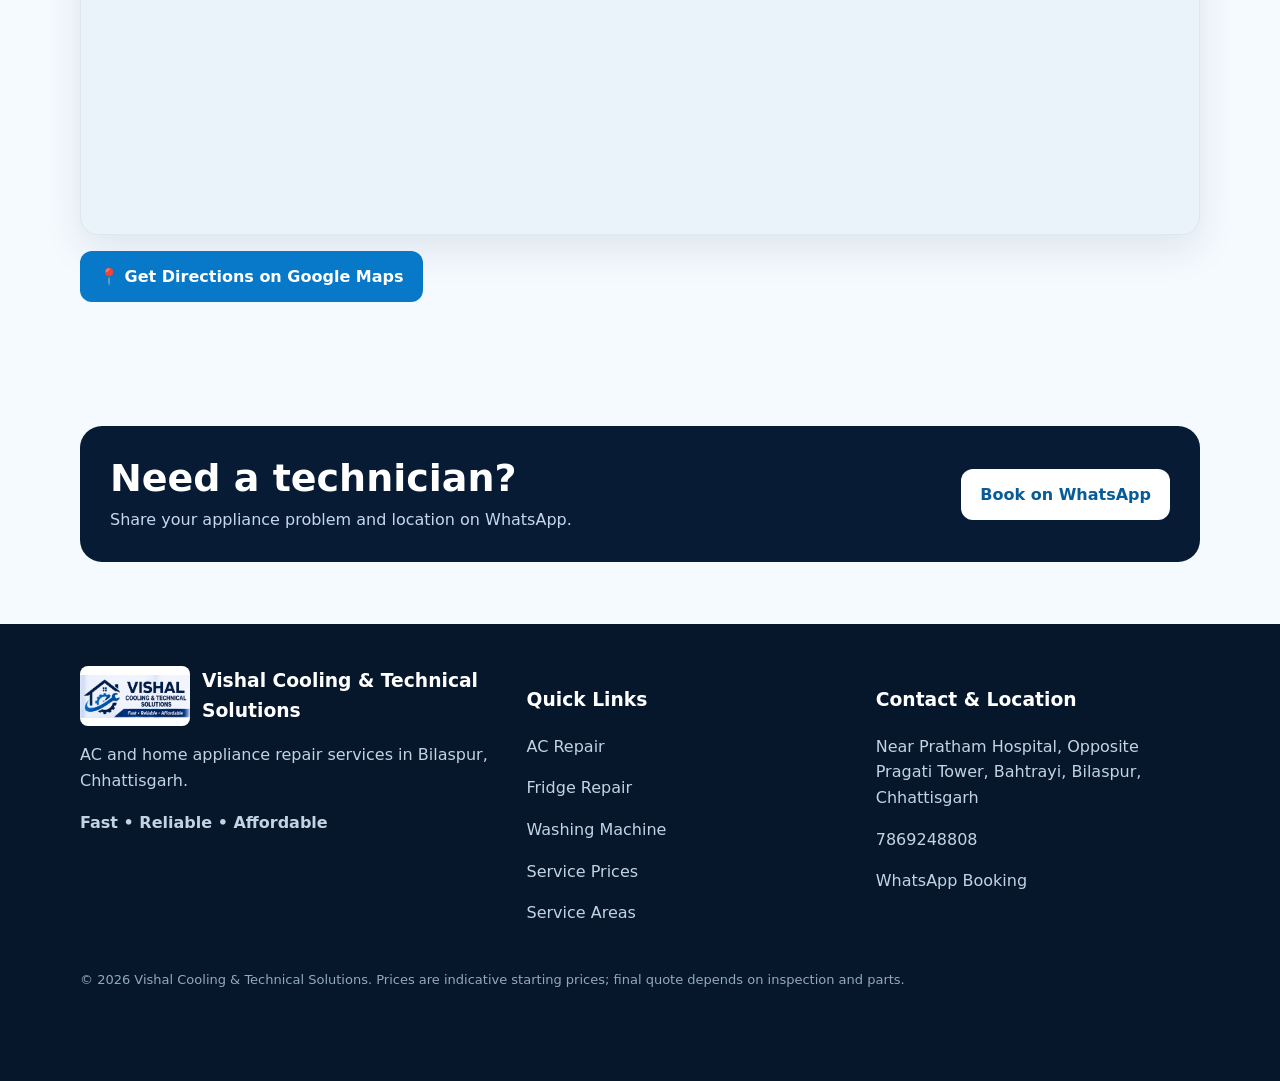
==== commit e582e6d3: "Add files via upload" ====
--- a/index.html
+++ b/index.html
@@ -1,18 +1,23 @@
 <!doctype html><html lang="en"><head><meta charset="utf-8"><meta name="viewport" content="width=device-width,initial-scale=1"><title>AC & Home Appliance Repair in Bilaspur | Vishal Cooling</title><meta name="description" content="AC repair, fridge repair, washing machine, TV and microwave service in Bilaspur. Call 7869248808 or book on WhatsApp."><meta name="theme-color" content="#071b35"><link rel="canonical" href="https://guatamdmanikpuri29sep-cpu.github.io/Vishal-cooling/"><link rel="stylesheet" href="style.css"><meta property="og:title" content="AC & Home Appliance Repair in Bilaspur | Vishal Cooling"><meta property="og:description" content="AC repair, fridge repair, washing machine, TV and microwave service in Bilaspur. Call 7869248808 or book on WhatsApp."><meta property="og:type" content="website"><script type="application/ld+json">{"@context": "https://schema.org", "@type": "LocalBusiness", "name": "Vishal Cooling & Technical Solutions", "telephone": "+91-7869248808", "address": {"@type": "PostalAddress", "streetAddress": "Near Pratham Hospital, Opposite Pragati Tower, Bahtrayi", "addressLocality": "Bilaspur", "addressRegion": "Chhattisgarh", "addressCountry": "IN"}, "areaServed": ["Bilaspur", "Sarkanda", "Bahtrayi"], "url": "https://guatamdmanikpuri29sep-cpu.github.io/Vishal-cooling/"}</script></head><body>
 <div class="top"><div class="wrap"><span>Bilaspur & nearby areas • Fast • Reliable • Affordable</span><span>Call: <a href="tel:+917869248808">7869248808</a></span></div></div>
-<header class="nav"><div class="wrap navin"><a class="brand" href="index.html">VISHAL COOLING<small>& TECHNICAL SOLUTIONS</small></a>
+<header class="nav"><div class="wrap navin"><a class="brand brand-lockup" href="index.html"><img src="vishal-cooling-logo.png" alt="Vishal Cooling & Technical Solutions logo"><span>VISHAL COOLING<small>& TECHNICAL SOLUTIONS</small></span></a>
 <nav class="links"><a href="index.html">Home</a><a href="ac-repair.html">AC Repair</a><a href="fridge-repair.html">Fridge</a><a href="washing-machine-repair.html">Washing Machine</a><a href="pricing.html">Pricing</a><a href="service-areas.html">Service Areas</a><a href="contact.html">Contact</a></nav>
 <a class="btn primary" href="https://wa.me/917869248808?text=Hello%20Vishal%20Cooling%2C%20I%20want%20to%20book%20a%20service.">Book Service</a></div></header>
-<main><section class="hero"><div class="wrap hero-grid"><div><div class="eyebrow">Bilaspur • Home Appliance Service</div><h1>AC & Home Appliance Repair in Bilaspur</h1><p>AC, refrigerator, washing machine, TV and microwave repair support. Talk to our technician and book a service visit directly on WhatsApp.</p><div class="hero-actions"><a class="btn primary" href="tel:+917869248808">📞 Call 7869248808</a><a class="btn secondary" href="https://wa.me/917869248808?text=Hello%2C%20I%20want%20to%20book%20a%20home%20appliance%20service.">💬 WhatsApp Booking</a></div><div class="trust"><span>✓ Clear starting prices</span><span>✓ Local service</span><span>✓ Booking by WhatsApp</span></div></div><div class="hero-art"><span>VISHAL COOLING & TECHNICAL SOLUTIONS</span><strong>Comfort at home. Reliable repair support.</strong><span>Fast • Reliable • Affordable</span></div></div></section>
+<main><section class="hero"><div class="wrap hero-grid"><div><div class="eyebrow">Bilaspur • Home Appliance Service</div><h1>AC & Home Appliance Repair in Bilaspur</h1><p>AC, refrigerator, washing machine, TV and microwave repair support. Talk to our technician and book a service visit directly on WhatsApp.</p><div class="hero-actions"><a class="btn primary" href="tel:+917869248808">📞 Call 7869248808</a><a class="btn secondary" href="https://wa.me/917869248808?text=Hello%2C%20I%20want%20to%20book%20a%20home%20appliance%20service.">💬 WhatsApp Booking</a></div><div class="trust"><span>✓ Clear starting prices</span><span>✓ Local service</span><span>✓ Booking by WhatsApp</span></div></div><div class="hero-art hero-logo"><img src="vishal-cooling-logo.png" alt="Vishal Cooling & Technical Solutions — Fast, Reliable, Affordable"></div></div></section>
 <section class="section"><div class="wrap"><h2>Our Repair Services</h2><p class="lead">Choose the appliance you need help with. Each service has its own details and booking link.</p><div class="grid">
-<div class="card"><div class="icon">❄️</div><h3>AC Repair & Service</h3><p>Split & window AC service, installation, gas charging and maintenance.</p><a class="btn secondary" href="ac-repair.html">View AC Service</a></div>
-<div class="card"><div class="icon">🧊</div><h3>Refrigerator Repair</h3><p>Fridge cooling issues, inspection and repair support.</p><a class="btn secondary" href="fridge-repair.html">View Fridge Service</a></div>
-<div class="card"><div class="icon">🫧</div><h3>Washing Machine Repair</h3><p>Top-load and front-load washing machine repair support.</p><a class="btn secondary" href="washing-machine-repair.html">View Service</a></div>
-<div class="card"><div class="icon">📺</div><h3>TV / LED Repair</h3><p>LED and Smart TV inspection and repair support.</p><a href="contact.html">Enquire on WhatsApp →</a></div>
-<div class="card"><div class="icon">🍲</div><h3>Microwave Repair</h3><p>Microwave and oven inspection and repair support.</p><a href="contact.html">Enquire on WhatsApp →</a></div>
-<div class="card"><div class="icon">🔧</div><h3>Other Home Appliances</h3><p>Ask us about your appliance model and issue.</p><a href="contact.html">Enquire on WhatsApp →</a></div></div></div></section>
-<section class="section alt"><div class="wrap"><h2>Clear Starting Prices</h2><p class="lead">Know the starting price before booking. Final repair cost is confirmed after checking the appliance and any required parts.</p><div class="grid"><div class="card"><h3>Visiting Charge</h3><div class="price">₹199</div><p>₹199 visit and inspection charge. If you approve the repair, this amount is adjusted in the final repair bill (not charged twice).</p></div><div class="card"><h3>AC Service</h3><div class="price">₹499–₹799</div><p>Depends on AC type and service scope.</p></div><div class="card"><h3>Fridge / Washing Machine</h3><div class="price">₹350+</div><p>Starting repair charge; parts extra if needed.</p></div></div><p class="small">No repair/no charge policy is not advertised until its exact terms are confirmed. Ask for the final estimate before repair.</p><a class="btn primary" href="pricing.html">See Full Price Details</a></div></section>
-<section class="section"><div class="wrap two"><div><h2>Service in Bilaspur & Nearby Areas</h2><p class="lead">Based near Pratham Hospital and Pragati Tower, Bahtrayi, Bilaspur. Contact us to confirm availability in your locality.</p><div class="area-tags"><span>Bahtrayi</span><span>Sarkanda</span><span>Ashok Nagar</span><span>Bilaspur</span></div><p class="small">Other nearby areas are handled subject to technician availability. We do not claim service coverage where it is not confirmed.</p><a class="btn secondary" href="contact.html">Check Your Area</a></div><div class="real-photo"><b>Real Work Photos</b><p>Add your actual AC, fridge and washing-machine service photos here. Genuine job photos build more trust than generic stock images.</p><p class="small">Suggested: before/after photos, technician at work, shop signboard, completed installation.</p></div></div></section>
+<div class="card"><img class="service-thumb" src="assets/ac-service.jpg" alt="AC technician servicing a split air conditioner" loading="lazy"><div class="icon">❄️</div><h3>AC Repair & Service</h3><p>Split & window AC service, installation, gas charging and maintenance.</p><a class="btn secondary" href="ac-repair.html">View AC Service</a></div>
+<div class="card"><img class="service-thumb" src="assets/fridge-repair.jpg" alt="Technician inspecting a refrigerator" loading="lazy"><div class="icon">🧊</div><h3>Refrigerator Repair</h3><p>Fridge cooling issues, inspection and repair support.</p><a class="btn secondary" href="fridge-repair.html">View Fridge Service</a></div>
+<div class="card"><img class="service-thumb" src="assets/washing-machine-repair.jpg" alt="Technician repairing a washing machine" loading="lazy"><div class="icon">🫧</div><h3>Washing Machine Repair</h3><p>Top-load and front-load washing machine repair support.</p><a class="btn secondary" href="washing-machine-repair.html">View Service</a></div>
+<div class="card"><img class="service-thumb" src="assets/tv-repair.jpg" alt="Technician diagnosing a television" loading="lazy"><div class="icon">📺</div><h3>TV / LED Repair</h3><p>LED and Smart TV inspection and repair support.</p><a href="contact.html">Enquire on WhatsApp →</a></div>
+<div class="card"><img class="service-thumb" src="assets/microwave-oven-appliances.jpg" alt="Microwave and oven appliance service" loading="lazy"><div class="icon">🍲</div><h3>Microwave Repair</h3><p>Microwave and oven inspection and repair support.</p><a href="contact.html">Enquire on WhatsApp →</a></div>
+<div class="card"><img class="service-thumb" src="assets/microwave-oven-appliances.jpg" alt="Home appliance service" loading="lazy"><div class="icon">🔧</div><h3>Other Home Appliances</h3><p>Ask us about your appliance model and issue.</p><a href="contact.html">Enquire on WhatsApp →</a></div></div></div></section>
+<section class="section alt"><div class="wrap"><h2>Clear Starting Prices</h2><p class="lead">Know the starting price before booking. Final repair cost is confirmed after checking the appliance and any required parts.</p><div class="grid"><div class="card"><h3>Visiting Charge</h3><div class="price">₹199</div><p>₹199 visit and inspection charge. Please confirm the applicable visit charge when booking.</p></div><div class="card"><h3>AC Service</h3><div class="price">₹499–₹799</div><p>Depends on AC type and service scope.</p></div><div class="card"><h3>Fridge / Washing Machine</h3><div class="price">₹350+</div><p>Starting repair charge; parts extra if needed.</p></div></div><p class="small">No repair/no charge policy is not advertised until its exact terms are confirmed. Ask for the final estimate before repair.</p><a class="btn primary" href="pricing.html">See Full Price Details</a></div></section>
+<section class="section"><div class="wrap two"><div><h2>Service in Bilaspur & Nearby Areas</h2><p class="lead">Based near Pratham Hospital and Pragati Tower, Bahtrayi, Bilaspur. Contact us to confirm availability in your locality.</p><div class="area-tags"><span>Bahtrayi</span><span>Sarkanda</span><span>Ashok Nagar</span><span>Bilaspur</span></div><p class="small">Other nearby areas are handled subject to technician availability. We do not claim service coverage where it is not confirmed.</p><a class="btn secondary" href="contact.html">Check Your Area</a></div><div class="gallery-grid">
+<figure class="gallery-card"><img class="gallery-img" src="ac-outdoor-unit-work.jpg" alt="Outdoor AC condenser at a service location"><figcaption><b>On-site AC Work</b><span>Real outdoor unit photo</span></figcaption></figure>
+<figure class="gallery-card"><img class="gallery-img signboard-img" src="business-signboard.jpg" alt="Vishal Cooling & Technical Solutions business signboard"><figcaption><b>Our Business Signboard</b><span>Vishal Cooling & Technical Solutions</span></figcaption></figure>
+</div></div></section>
+<section class="section alt" id="location"><div class="wrap"><h2>Find Our Location</h2><p class="lead">Near Pratham Hospital, Opposite Pragati Tower, Bahtrayi, Bilaspur, Chhattisgarh.</p><div class="map-frame"><iframe title="Vishal Cooling & Technical Solutions location map" src="https://www.google.com/maps?q=Vishal%20Cooling%20%26%20Technical%20Solutions%2C%20Near%20Pratham%20Hospital%2C%20Opposite%20Pragati%20Tower%2C%20Bahtrayi%2C%20Bilaspur%2C%20Chhattisgarh&output=embed" loading="lazy" referrerpolicy="no-referrer-when-downgrade" allowfullscreen></iframe></div><a class="btn primary directions-btn" target="_blank" rel="noopener" href="https://maps.app.goo.gl/QuKH2Gt9pgd4eUDg6">📍 Get Directions on Google Maps</a></div></section>
+
 <section class="section alt"><div class="wrap band"><div><h2>Need a technician?</h2><p>Share your appliance problem and location on WhatsApp.</p></div><a class="btn" style="background:#fff;color:#075b99" href="https://wa.me/917869248808?text=Hello%20Vishal%20Cooling%2C%20my%20area%20is%20____%20and%20my%20appliance%20problem%20is%20____.">Book on WhatsApp</a></div></section></main>
-<footer class="footer"><div class="wrap footer-grid"><div><h3>Vishal Cooling & Technical Solutions</h3><p>AC and home appliance repair services in Bilaspur, Chhattisgarh.</p><p><b>Fast • Reliable • Affordable</b></p></div><div><h3>Quick Links</h3><p><a href="ac-repair.html">AC Repair</a></p><p><a href="fridge-repair.html">Fridge Repair</a></p><p><a href="washing-machine-repair.html">Washing Machine</a></p><p><a href="pricing.html">Service Prices</a></p><p><a href="service-areas.html">Service Areas</a></p></div><div><h3>Contact & Location</h3><p>Near Pratham Hospital, Opposite Pragati Tower, Bahtrayi, Bilaspur, Chhattisgarh</p><p><a href="tel:+917869248808">7869248808</a></p><p><a href="https://wa.me/917869248808">WhatsApp Booking</a></p></div></div><div class="wrap small" style="margin-top:28px;color:#91a9be">© 2026 Vishal Cooling & Technical Solutions. Prices are indicative starting prices; final quote depends on inspection and parts.</div></footer>
+<footer class="footer"><div class="wrap footer-grid"><div><div class="footer-brand"><img src="vishal-cooling-logo.png" alt="Vishal Cooling uniform logo"><h3>Vishal Cooling & Technical Solutions</h3></div><p>AC and home appliance repair services in Bilaspur, Chhattisgarh.</p><p><b>Fast • Reliable • Affordable</b></p></div><div><h3>Quick Links</h3><p><a href="ac-repair.html">AC Repair</a></p><p><a href="fridge-repair.html">Fridge Repair</a></p><p><a href="washing-machine-repair.html">Washing Machine</a></p><p><a href="pricing.html">Service Prices</a></p><p><a href="service-areas.html">Service Areas</a></p></div><div><h3>Contact & Location</h3><p>Near Pratham Hospital, Opposite Pragati Tower, Bahtrayi, Bilaspur, Chhattisgarh</p><p><a href="tel:+917869248808">7869248808</a></p><p><a href="https://wa.me/917869248808">WhatsApp Booking</a></p></div></div><div class="wrap small" style="margin-top:28px;color:#91a9be">© 2026 Vishal Cooling & Technical Solutions. Prices are indicative starting prices; final quote depends on inspection and parts.</div></footer>
 <div class="sticky"><a class="btn primary" href="tel:+917869248808">📞 Call Now</a><a class="btn" style="background:#19a85b;color:#fff" href="https://wa.me/917869248808?text=Hello%20Vishal%20Cooling%2C%20I%20want%20to%20book%20a%20service.">WhatsApp Booking</a></div></body></html>
--- a/style.css
+++ b/style.css
@@ -3,3 +3,57 @@
 *{box-sizing:border-box}html{scroll-behavior:smooth}body{margin:0;font-family:Inter,system-ui,-apple-system,Segoe UI,Arial,sans-serif;color:var(--ink);line-height:1.6;background:#fff}a{color:inherit;text-decoration:none}.wrap{width:min(1120px,92%);margin:auto}.top{background:var(--navy);color:#dceeff;font-size:13px;padding:8px 0}.top .wrap{display:flex;justify-content:space-between;gap:12px;flex-wrap:wrap}.nav{position:sticky;top:0;z-index:10;background:#ffffffed;backdrop-filter:blur(12px);border-bottom:1px solid var(--line)}.navin{display:flex;align-items:center;justify-content:space-between;gap:18px;padding:13px 0}.brand{font-weight:900;color:var(--navy);font-size:18px;line-height:1.1}.brand small{display:block;color:var(--blue);font-size:11px;letter-spacing:1.5px;margin-top:4px}.links{display:flex;gap:18px;align-items:center;font-size:14px;font-weight:650}.btn{display:inline-flex;align-items:center;justify-content:center;gap:8px;border-radius:12px;padding:12px 18px;font-weight:800;border:1px solid transparent;cursor:pointer}.primary{background:var(--blue);color:#fff}.secondary{background:#e9f6ff;color:#075b99;border-color:#c9e8fb}.hero{background:radial-gradient(circle at 85% 10%,#d7f1ff,transparent 30%),linear-gradient(135deg,#f4fbff,#e8f5ff 60%,#fff);padding:70px 0 58px}.hero-grid{display:grid;grid-template-columns:1.15fr .85fr;gap:38px;align-items:center}.eyebrow{color:var(--blue);font-weight:900;text-transform:uppercase;letter-spacing:1.8px;font-size:12px}.hero h1{font-size:clamp(34px,5vw,56px);line-height:1.08;letter-spacing:-1.5px;color:var(--navy);margin:12px 0 16px}.hero p{font-size:18px;color:#52687e;max-width:650px}.hero-art{border-radius:28px;min-height:310px;background:linear-gradient(145deg,#092e56,#0878c9);color:white;padding:30px;display:flex;flex-direction:column;justify-content:space-between;box-shadow:var(--shadow);position:relative;overflow:hidden}.hero-art:after{content:"❄";font-size:220px;position:absolute;right:-15px;bottom:-75px;color:#ffffff18}.hero-art strong{font-size:30px;max-width:280px;line-height:1.15;z-index:1}.hero-art span{z-index:1;color:#cceaff}.hero-actions{display:flex;gap:12px;flex-wrap:wrap;margin-top:24px}.trust{display:flex;gap:20px;flex-wrap:wrap;margin-top:24px;color:#47627c;font-size:14px;font-weight:700}.section{padding:62px 0}.section.alt{background:#f5faff}.section h2{font-size:clamp(27px,4vw,38px);line-height:1.2;color:var(--navy);margin:0 0 12px}.lead{color:var(--muted);max-width:720px;margin:0 0 28px}.grid{display:grid;grid-template-columns:repeat(3,1fr);gap:18px}.card{border:1px solid var(--line);border-radius:18px;padding:22px;background:#fff;box-shadow:0 6px 22px rgba(8,39,70,.04)}.card h3{margin:8px 0;color:var(--navy);font-size:20px}.card p{color:var(--muted);margin:0 0 14px}.icon{font-size:28px}.price{font-size:24px;color:var(--blue);font-weight:900}.note{font-size:13px;color:var(--muted)}.band{background:var(--navy);color:#fff;border-radius:22px;padding:30px;display:flex;justify-content:space-between;align-items:center;gap:20px}.band h2{color:#fff;margin:0}.band p{color:#c5d8eb;margin:5px 0 0}.crumb{font-size:13px;color:var(--muted);padding:18px 0}.pagehero{padding:48px 0;background:linear-gradient(135deg,#eff9ff,#fff)}.pagehero h1{font-size:clamp(32px,5vw,48px);line-height:1.1;color:var(--navy);margin:8px 0}.two{display:grid;grid-template-columns:1fr 1fr;gap:24px;align-items:start}.list{padding-left:20px;color:#536a80}.list li{margin:8px 0}.formbox{background:#f5faff;border:1px solid var(--line);border-radius:20px;padding:24px}.formbox label{display:block;font-weight:750;font-size:14px;margin:12px 0 5px}.formbox input,.formbox select,.formbox textarea{width:100%;padding:13px;border:1px solid #cbd9e5;border-radius:10px;font:inherit;background:#fff}.formbox button{width:100%;margin-top:16px}.footer{background:#06172b;color:#d6e6f5;padding:42px 0 90px}.footer-grid{display:grid;grid-template-columns:1.3fr 1fr 1fr;gap:25px}.footer h3{color:#fff}.footer p,.footer a{color:#c2d3e3}.sticky{position:fixed;bottom:0;left:0;right:0;z-index:30;display:flex;gap:8px;padding:10px max(12px,calc((100vw - 1120px)/2));background:#ffffffed;backdrop-filter:blur(10px);border-top:1px solid var(--line)}.sticky a{flex:1}.small{font-size:13px;color:var(--muted)}.area-tags{display:flex;flex-wrap:wrap;gap:10px}.area-tags span{background:#eaf6ff;color:#075b99;padding:8px 13px;border-radius:99px;font-weight:700;font-size:14px}.faq details{border-bottom:1px solid var(--line);padding:14px 0}.faq summary{font-weight:800;cursor:pointer;color:var(--navy)}.real-photo{border:2px dashed #9fc8e5;background:#f4faff;border-radius:18px;padding:30px;text-align:center;color:#49647d}
 @media(max-width:800px){.links{display:none}.hero-grid,.two{grid-template-columns:1fr}.grid{grid-template-columns:1fr 1fr}.hero{padding:48px 0}.hero-art{min-height:220px}.footer-grid{grid-template-columns:1fr 1fr}.band{align-items:flex-start;flex-direction:column}}
 @media(max-width:520px){.grid{grid-template-columns:1fr}.footer-grid{grid-template-columns:1fr}.top .wrap{font-size:12px}.navin{padding:11px 0}.brand{font-size:16px}.section{padding:46px 0}.hero p{font-size:16px}.btn{padding:11px 14px}}
+
+/* Brand identity, real work gallery and directions map */
+.brand-lockup{display:flex;align-items:center;gap:10px;min-width:220px}
+.brand-lockup img{width:54px;height:54px;object-fit:contain;border-radius:50%;background:#06172b}
+.brand-lockup span{display:block;font-weight:950;line-height:1.05;letter-spacing:.2px}
+.brand-lockup small{display:block;color:var(--blue);font-size:10px;letter-spacing:1.2px;margin-top:5px}
+.hero-logo{padding:18px;align-items:center;justify-content:center;min-height:320px}
+.hero-logo img{display:block;width:min(100%,390px);height:auto;max-height:390px;object-fit:contain;position:relative;z-index:1;border-radius:22px}
+.gallery-grid{display:grid;grid-template-columns:repeat(2,minmax(0,1fr));gap:18px}
+.gallery-card{margin:0;overflow:hidden;border:1px solid var(--line);border-radius:18px;background:#fff;box-shadow:var(--shadow)}
+.gallery-img{width:100%;height:260px;display:block;object-fit:cover;background:#eef5fa}
+.signboard-img{object-position:center}
+.gallery-card figcaption{display:flex;flex-direction:column;gap:2px;padding:14px 16px;color:var(--navy)}
+.gallery-card figcaption span{font-size:13px;color:var(--muted)}
+.map-frame{width:100%;height:360px;border:1px solid var(--line);border-radius:18px;overflow:hidden;background:#eaf3fa;box-shadow:var(--shadow)}
+.map-frame iframe{width:100%;height:100%;border:0}
+.directions-btn{margin-top:16px}
+.footer-brand{display:flex;align-items:center;gap:12px}
+.footer-brand img{width:64px;height:64px;object-fit:contain;border-radius:50%;background:#06172b}
+.footer-brand h3{margin:0}
+.contact-map{height:280px;margin-top:18px}
+@media(max-width:520px){.brand-lockup{min-width:0;gap:7px}.brand-lockup img{width:44px;height:44px}.brand-lockup span{font-size:14px}.brand-lockup small{font-size:9px}.hero-logo{min-height:220px}.gallery-grid{grid-template-columns:1fr}.gallery-img{height:230px}.map-frame{height:300px}.footer-brand img{width:54px;height:54px}}
+
+/* Brand identity, real work gallery and directions map */
+.brand-lockup{display:flex;align-items:center;gap:10px;min-width:220px}
+.brand-lockup img{width:54px;height:54px;object-fit:contain;border-radius:50%;background:#06172b}
+.brand-lockup span{display:block;font-weight:950;line-height:1.05;letter-spacing:.2px}
+.brand-lockup small{display:block;color:var(--blue);font-size:10px;letter-spacing:1.2px;margin-top:5px}
+.hero-logo{padding:18px;align-items:center;justify-content:center;min-height:320px}
+.hero-logo img{display:block;width:min(100%,390px);height:auto;max-height:390px;object-fit:contain;position:relative;z-index:1;border-radius:22px}
+.gallery-grid{display:grid;grid-template-columns:repeat(2,minmax(0,1fr));gap:18px}
+.gallery-card{margin:0;overflow:hidden;border:1px solid var(--line);border-radius:18px;background:#fff;box-shadow:var(--shadow)}
+.gallery-img{width:100%;height:260px;display:block;object-fit:cover;background:#eef5fa}
+.signboard-img{object-position:center}
+.gallery-card figcaption{display:flex;flex-direction:column;gap:2px;padding:14px 16px;color:var(--navy)}
+.gallery-card figcaption span{font-size:13px;color:var(--muted)}
+.map-frame{width:100%;height:360px;border:1px solid var(--line);border-radius:18px;overflow:hidden;background:#eaf3fa;box-shadow:var(--shadow)}
+.map-frame iframe{width:100%;height:100%;border:0}
+.directions-btn{margin-top:16px}
+.footer-brand{display:flex;align-items:center;gap:12px}
+.footer-brand img{width:64px;height:64px;object-fit:contain;border-radius:50%;background:#06172b}
+.footer-brand h3{margin:0}
+.contact-map{height:280px;margin-top:18px}
+@media(max-width:520px){.brand-lockup{min-width:0;gap:7px}.brand-lockup img{width:44px;height:44px}.brand-lockup span{font-size:14px}.brand-lockup small{font-size:9px}.hero-logo{min-height:220px}.gallery-grid{grid-template-columns:1fr}.gallery-img{height:230px}.map-frame{height:300px}.footer-brand img{width:54px;height:54px}}
+
+/* Professional Grey + Navy uniform brand and service photography */
+.service-thumb{width:100%;height:170px;object-fit:cover;border-radius:13px;margin-bottom:12px;display:block;background:#eaf2f8}
+.photo-feature{display:grid;grid-template-columns:1.1fr .9fr;gap:22px;align-items:center;background:#fff;border:1px solid var(--line);border-radius:20px;padding:16px;box-shadow:var(--shadow);margin:20px 0}
+.photo-feature img{width:100%;height:300px;object-fit:cover;border-radius:14px}
+.photo-feature h3{font-size:24px;color:var(--navy)}
+.extra-gallery{margin-top:18px}
+.brand-lockup img{background:#fff;border-radius:8px;width:110px;height:54px;object-fit:contain}
+.footer-brand img{background:#fff;border-radius:8px;width:110px;height:60px;object-fit:contain}
+@media(max-width:600px){.photo-feature{grid-template-columns:1fr}.photo-feature img{height:220px}.service-thumb{height:190px}.brand-lockup img{width:76px;height:46px}}
